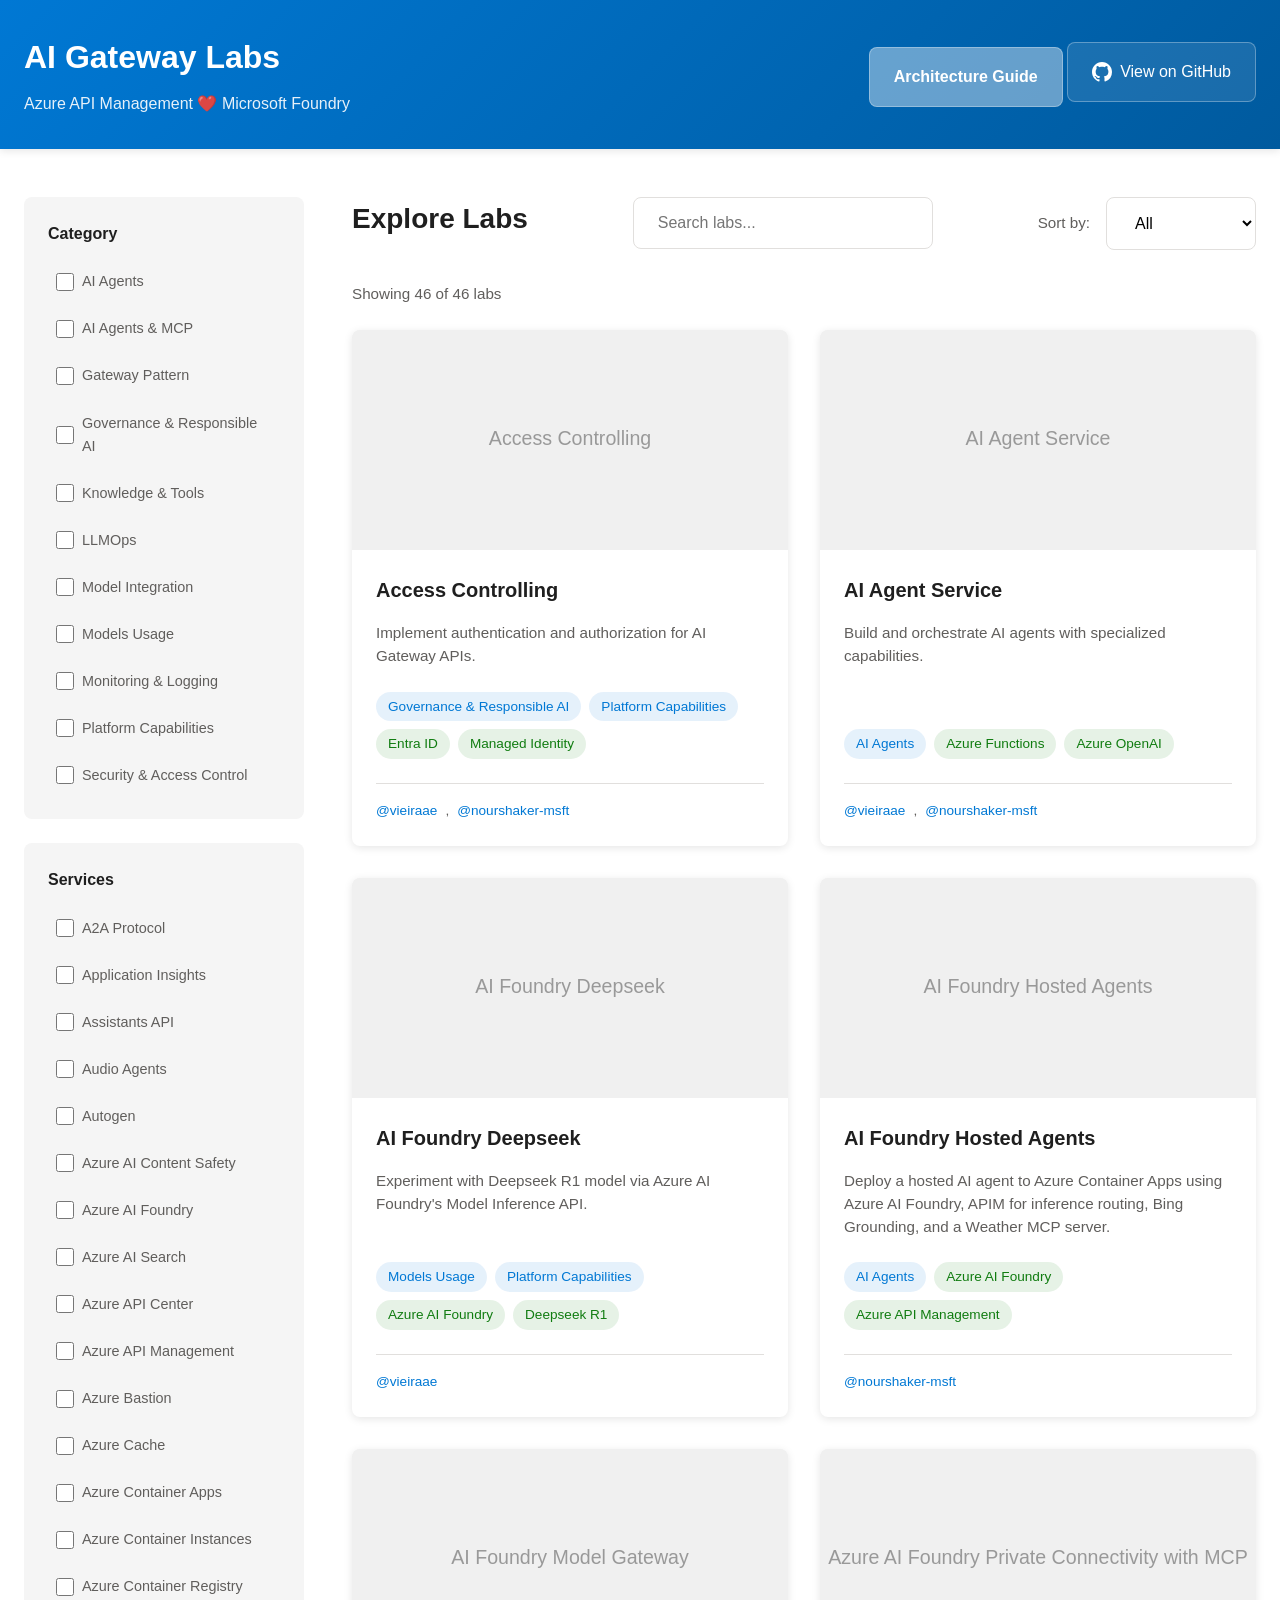
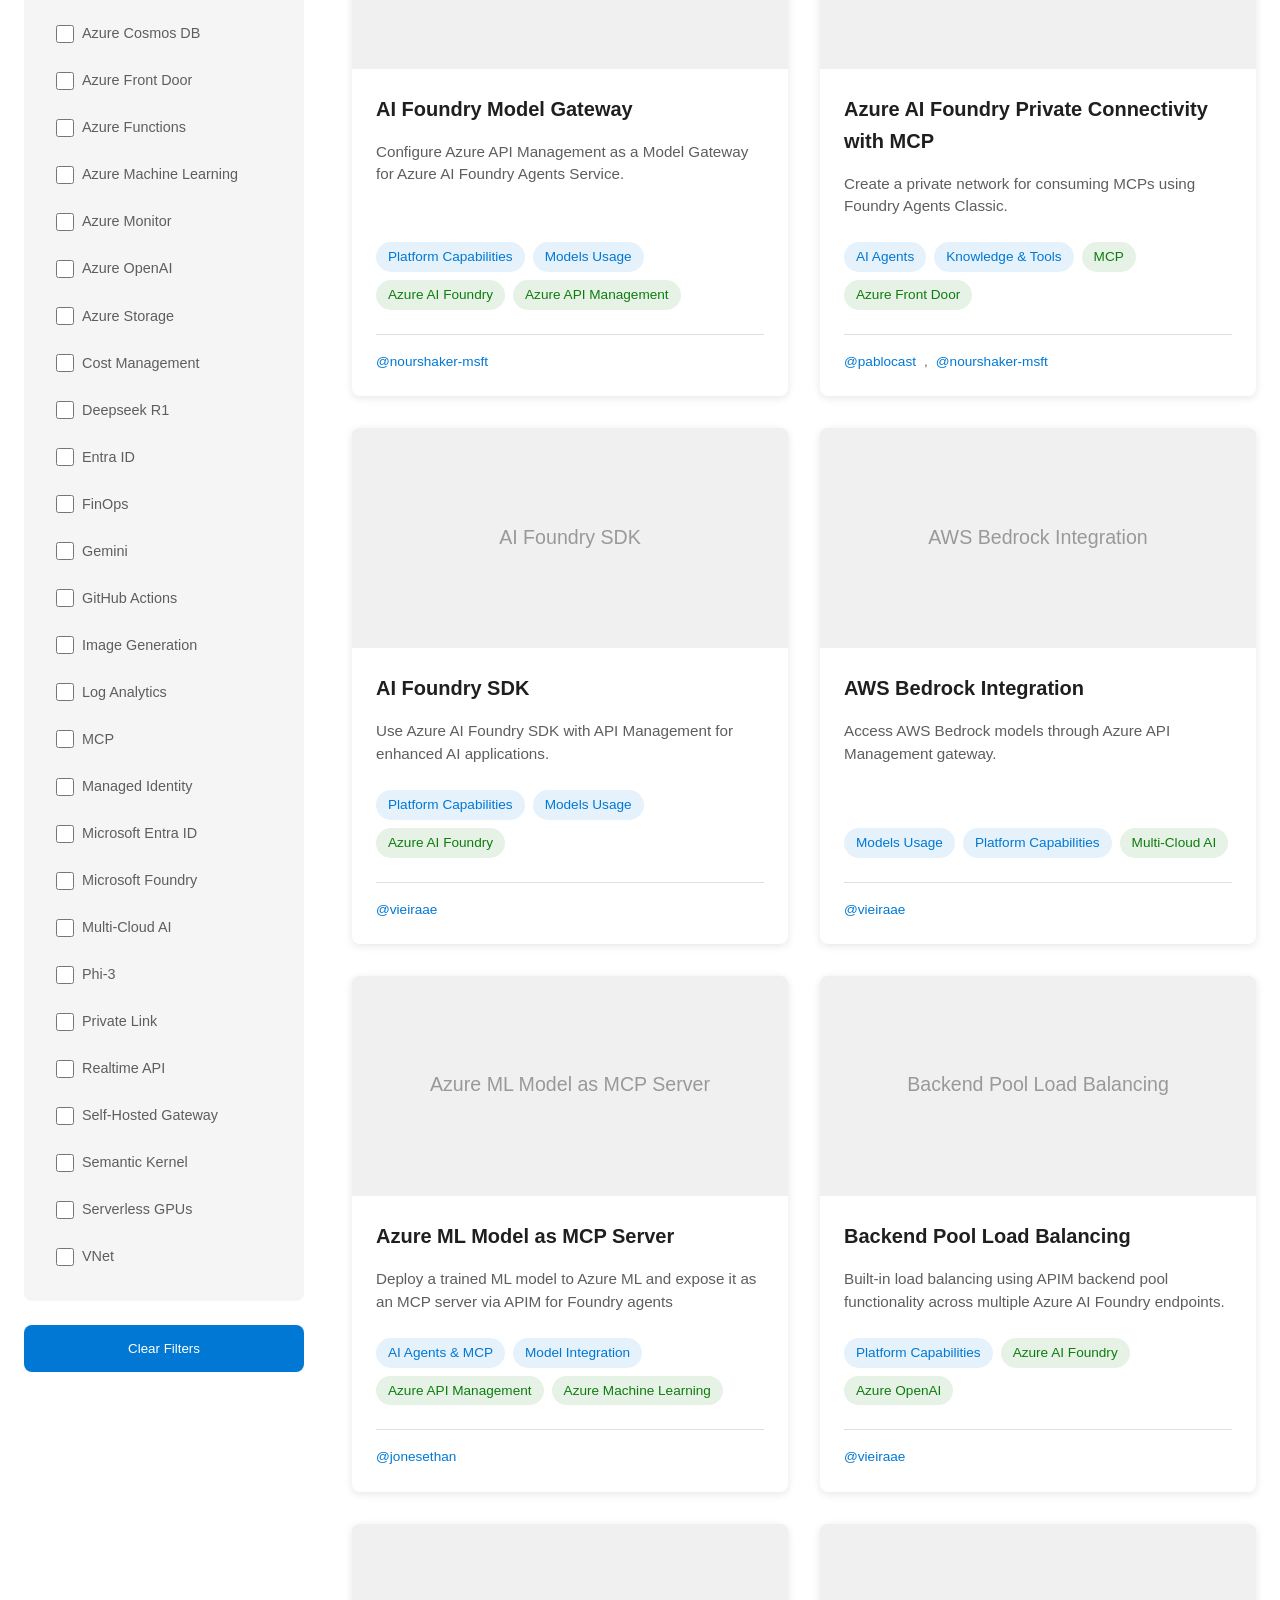
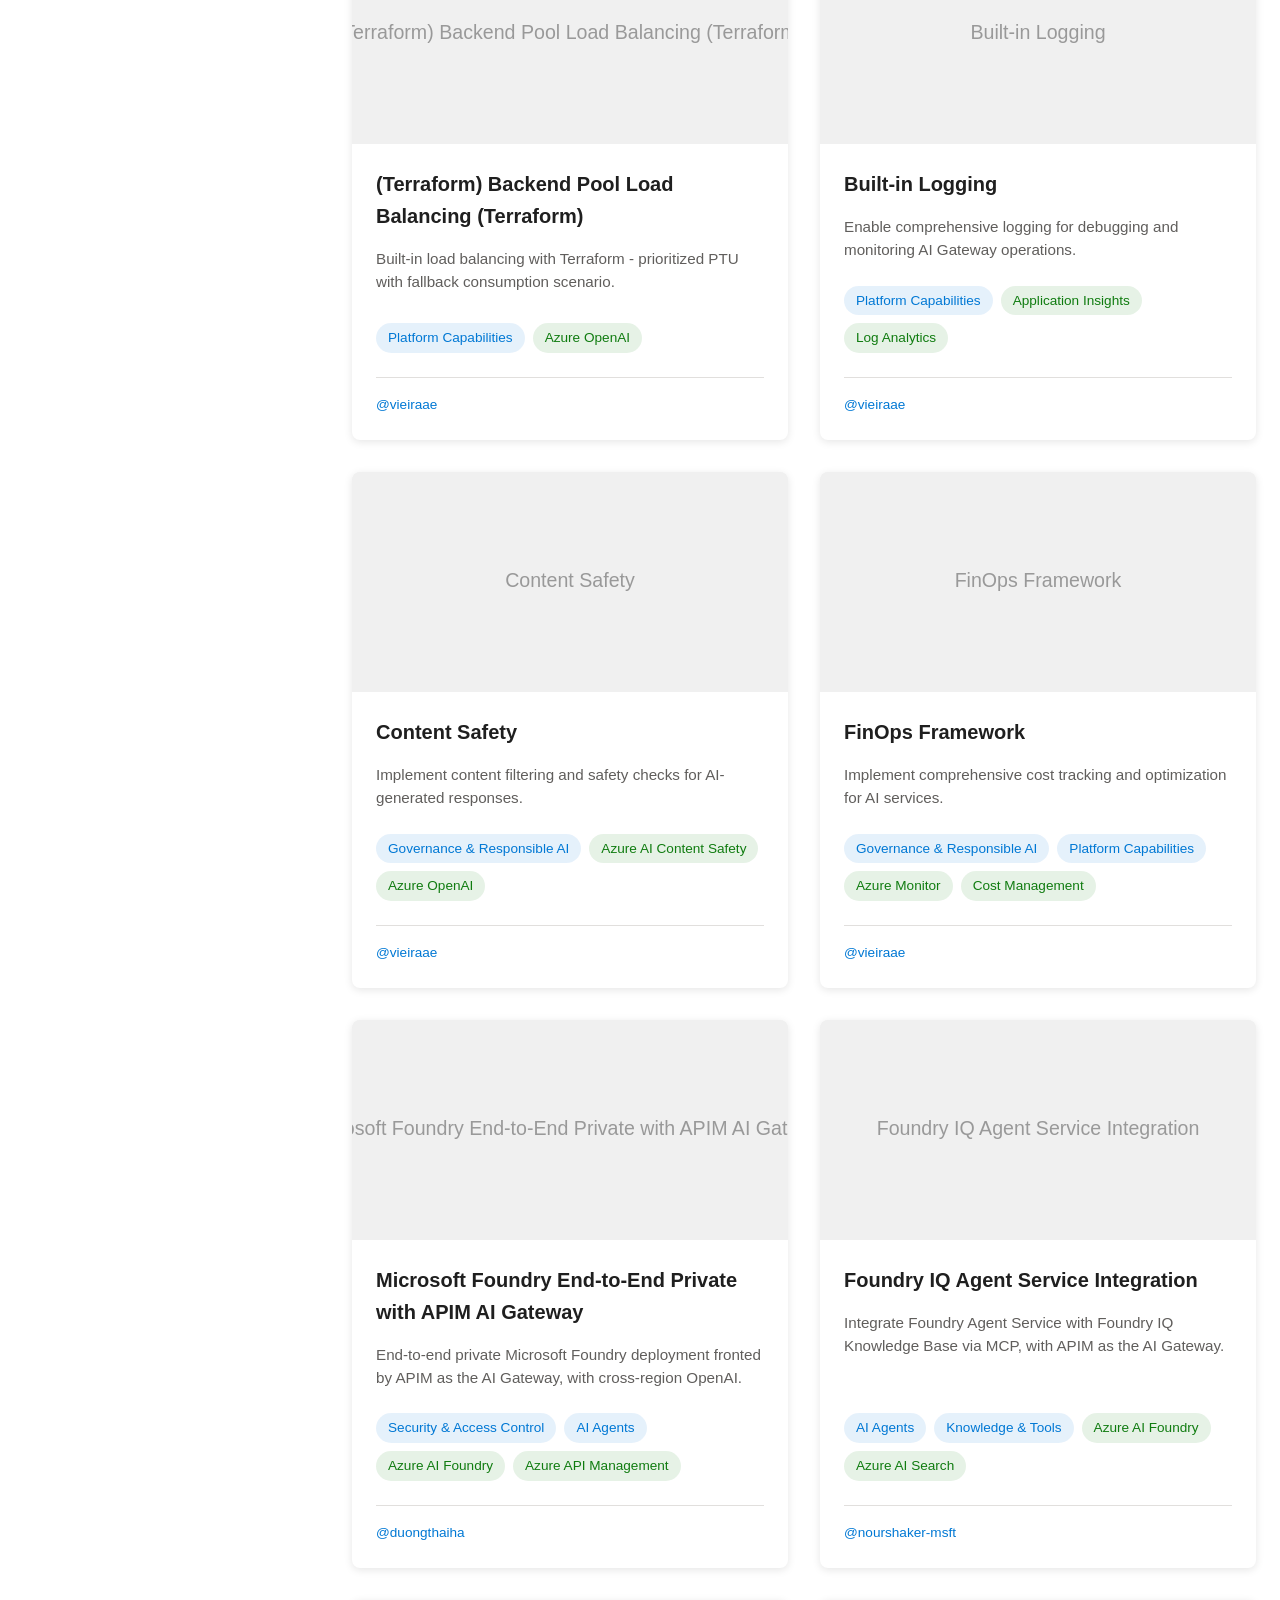
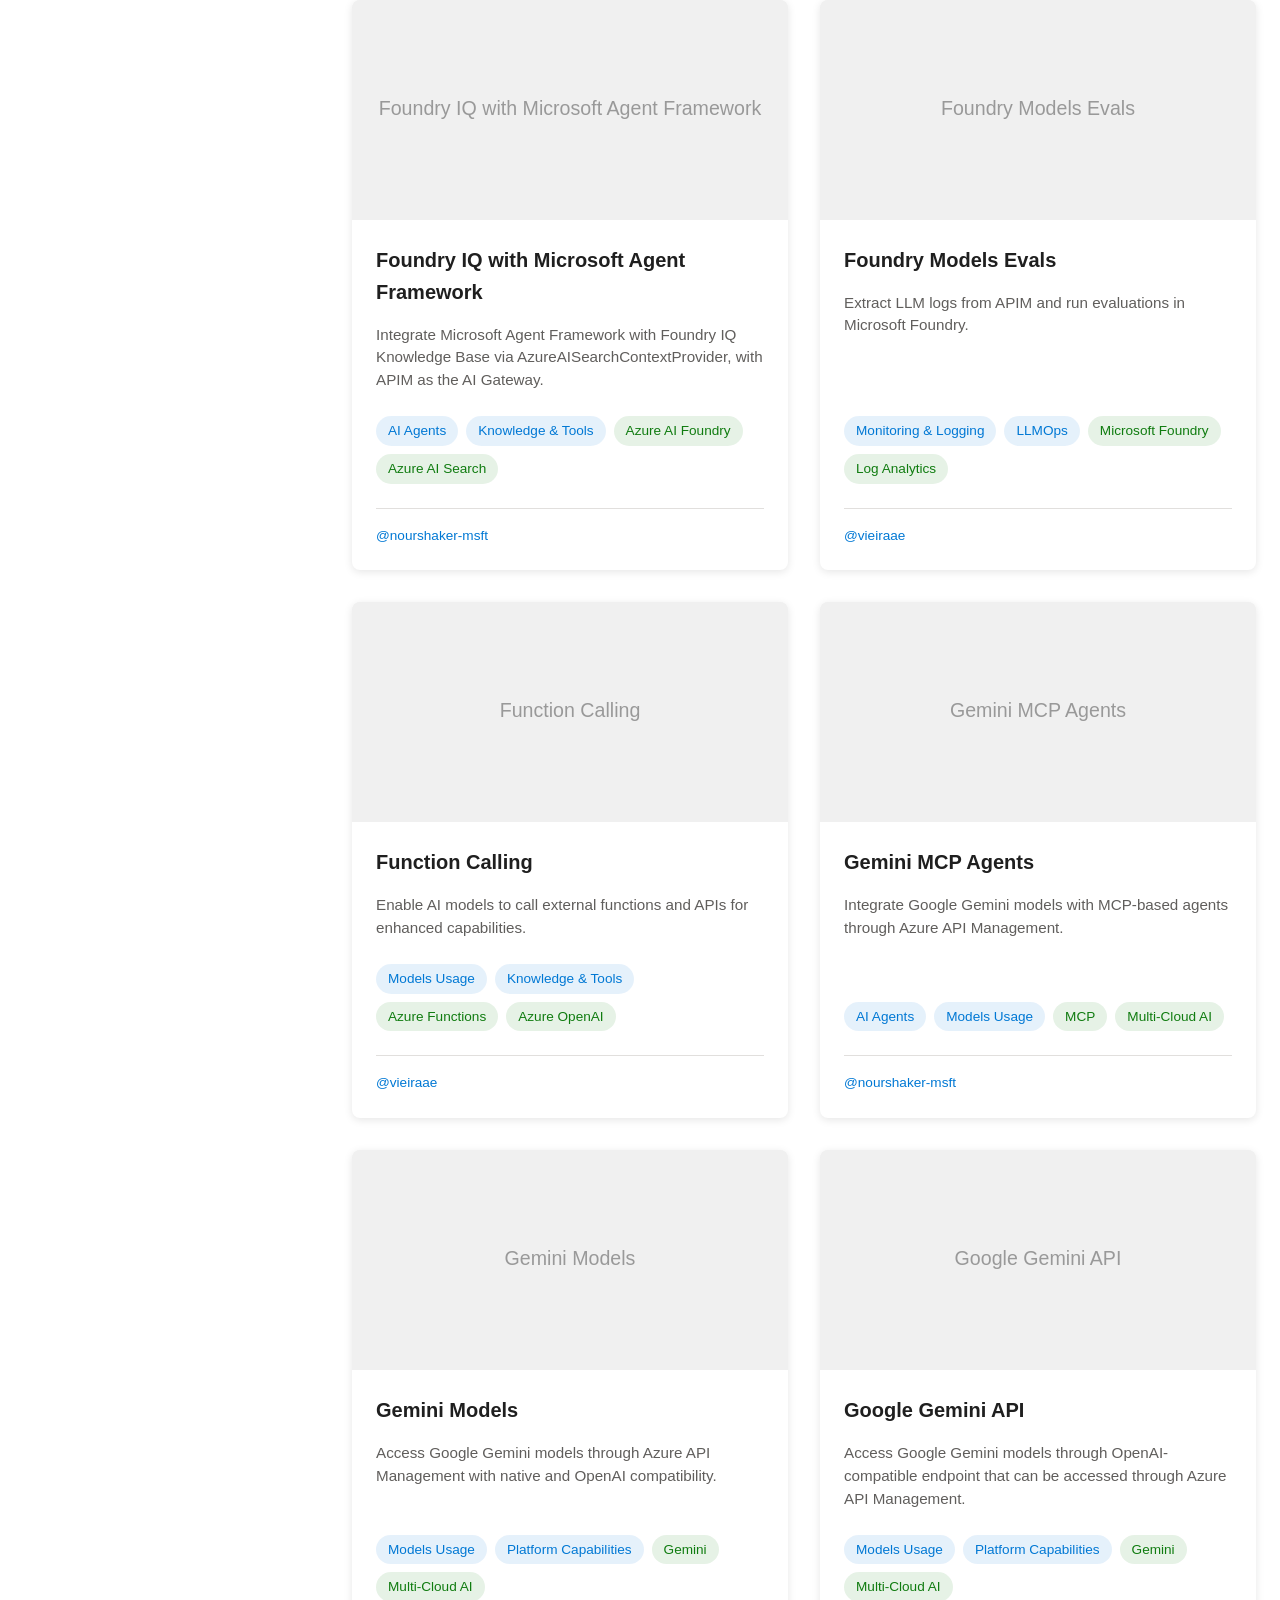
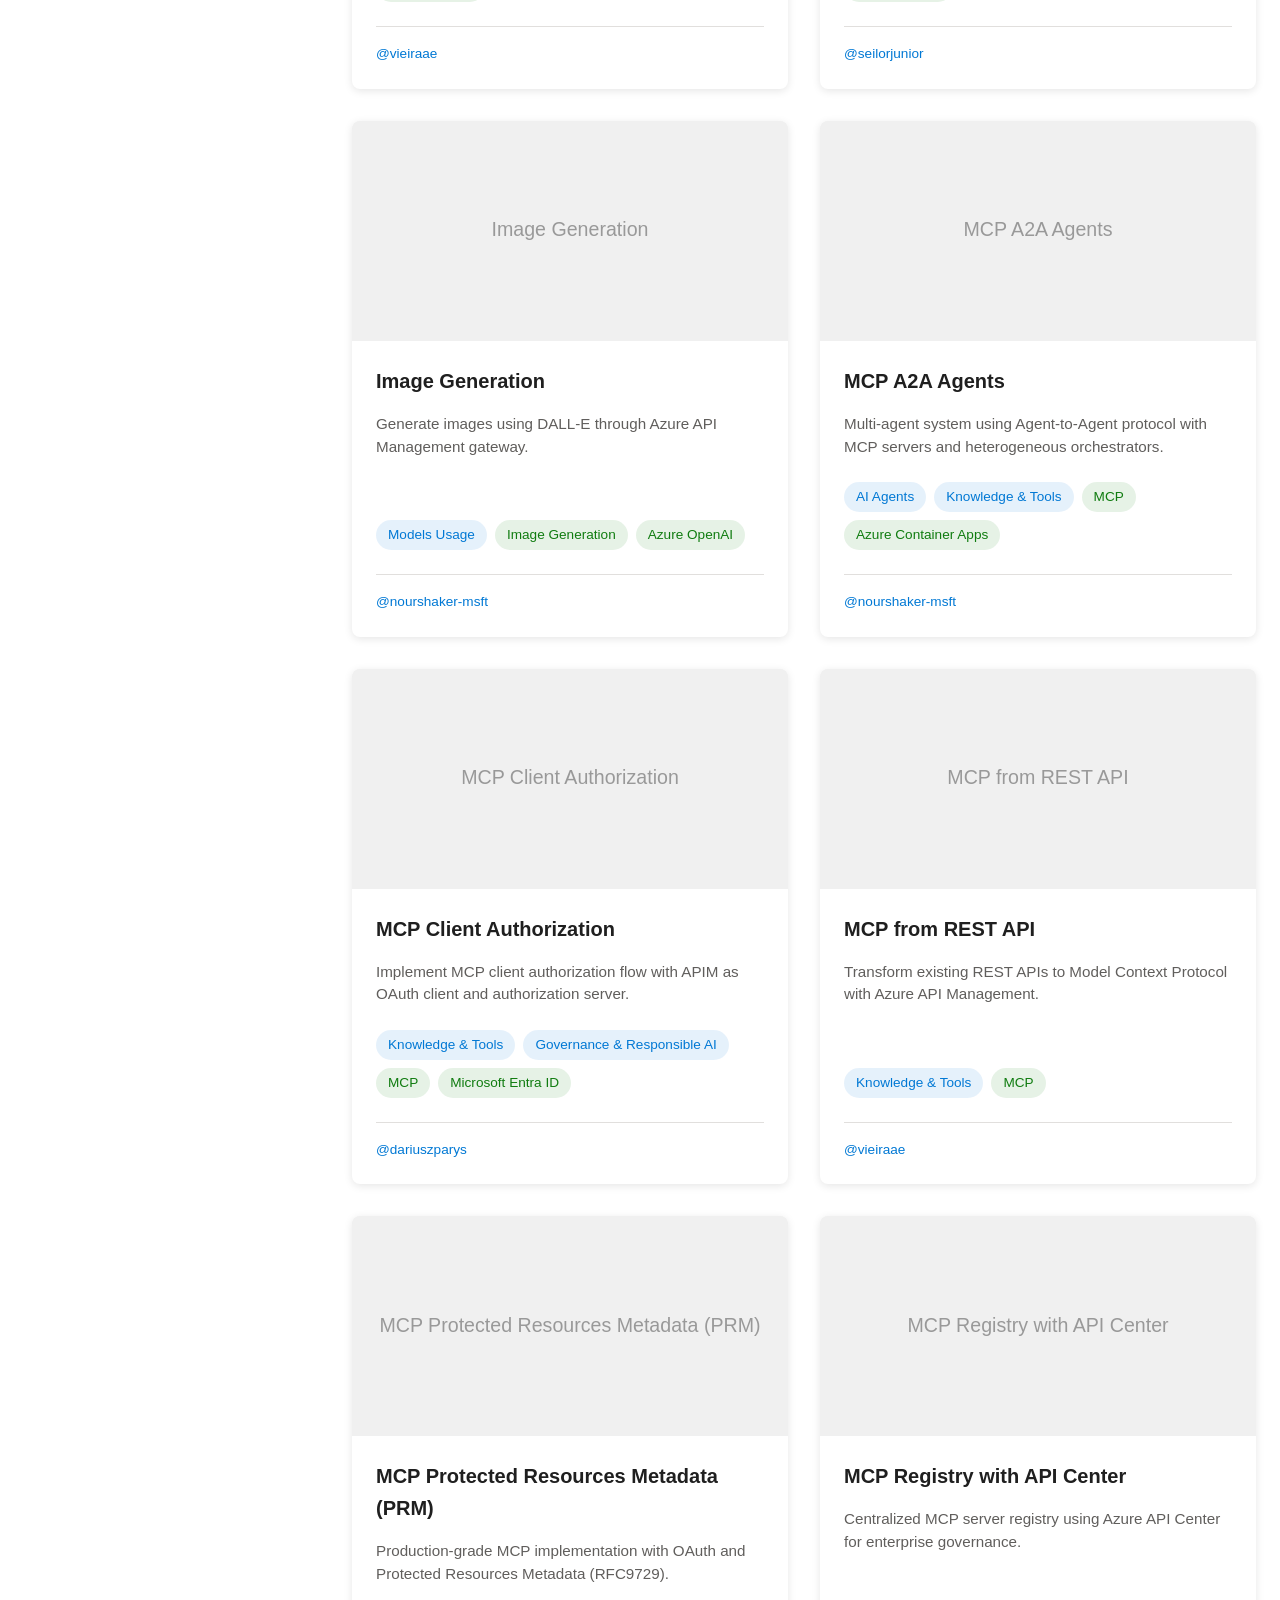
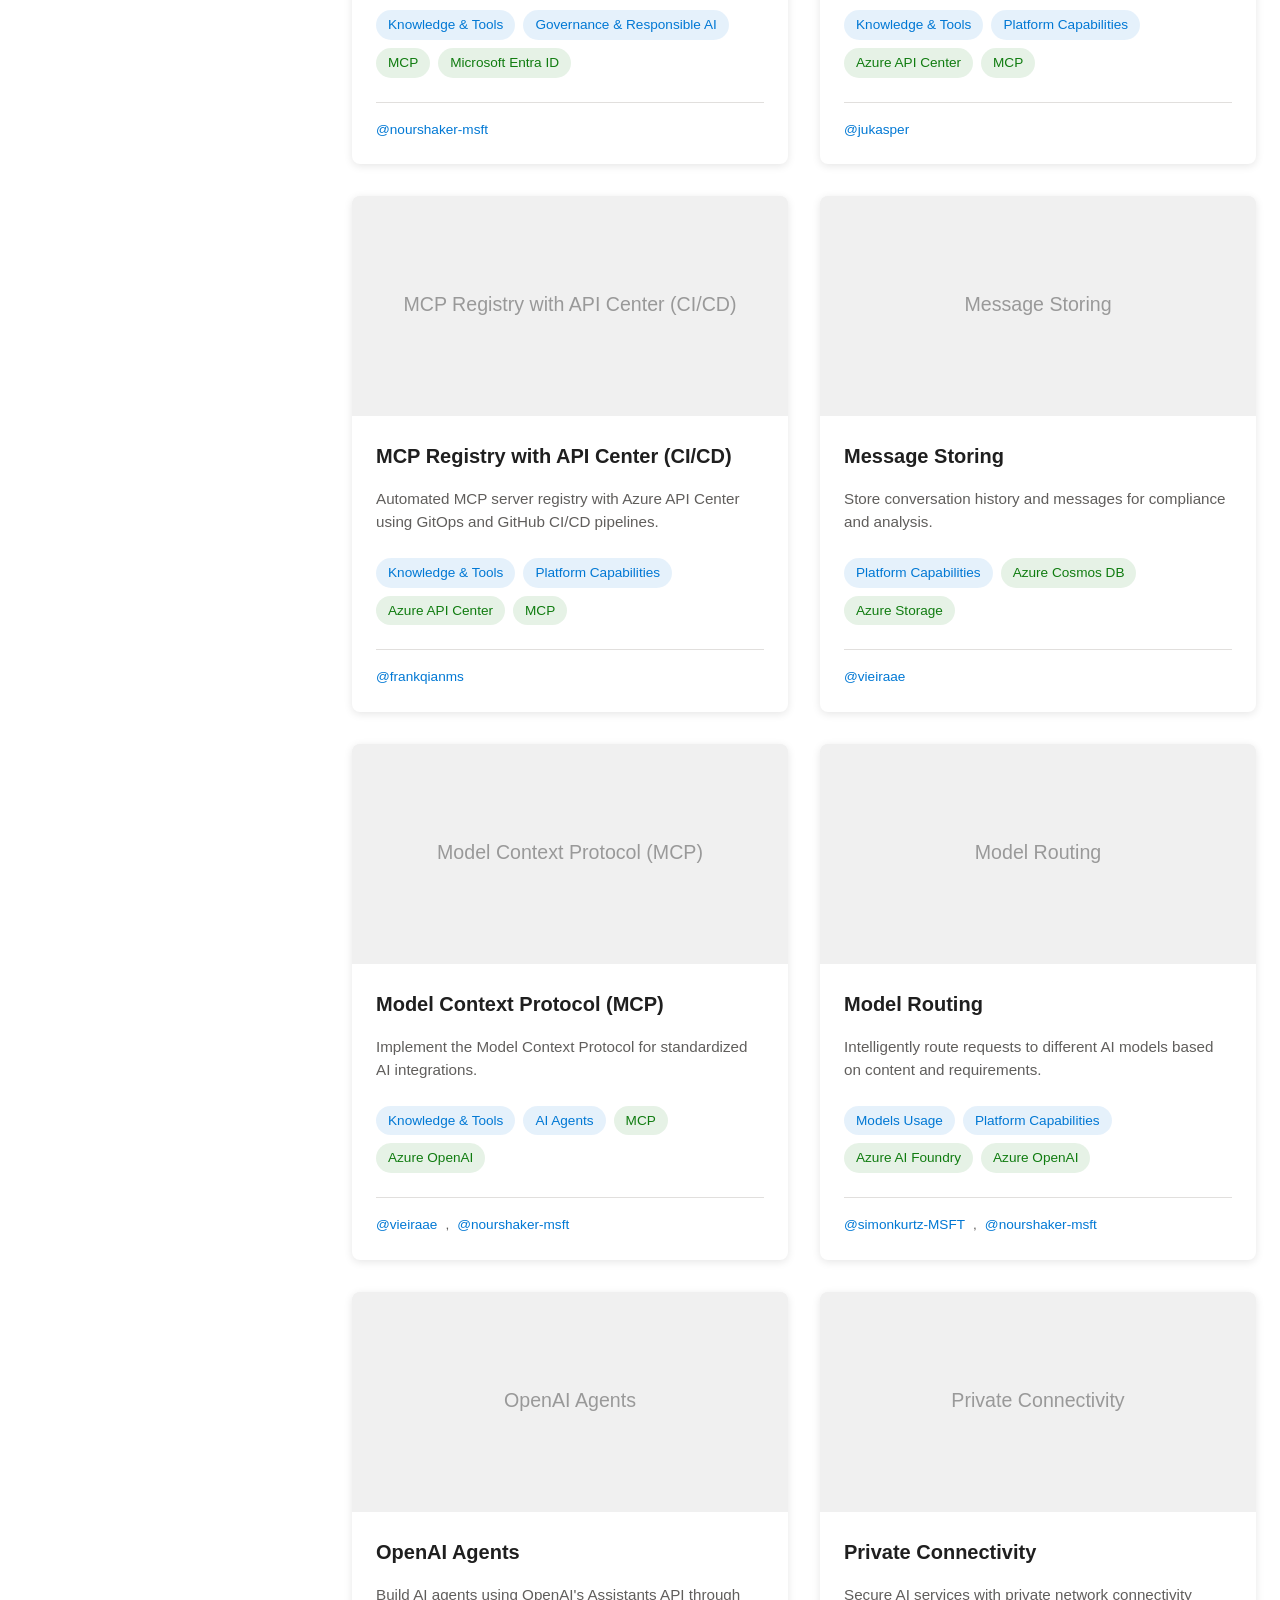
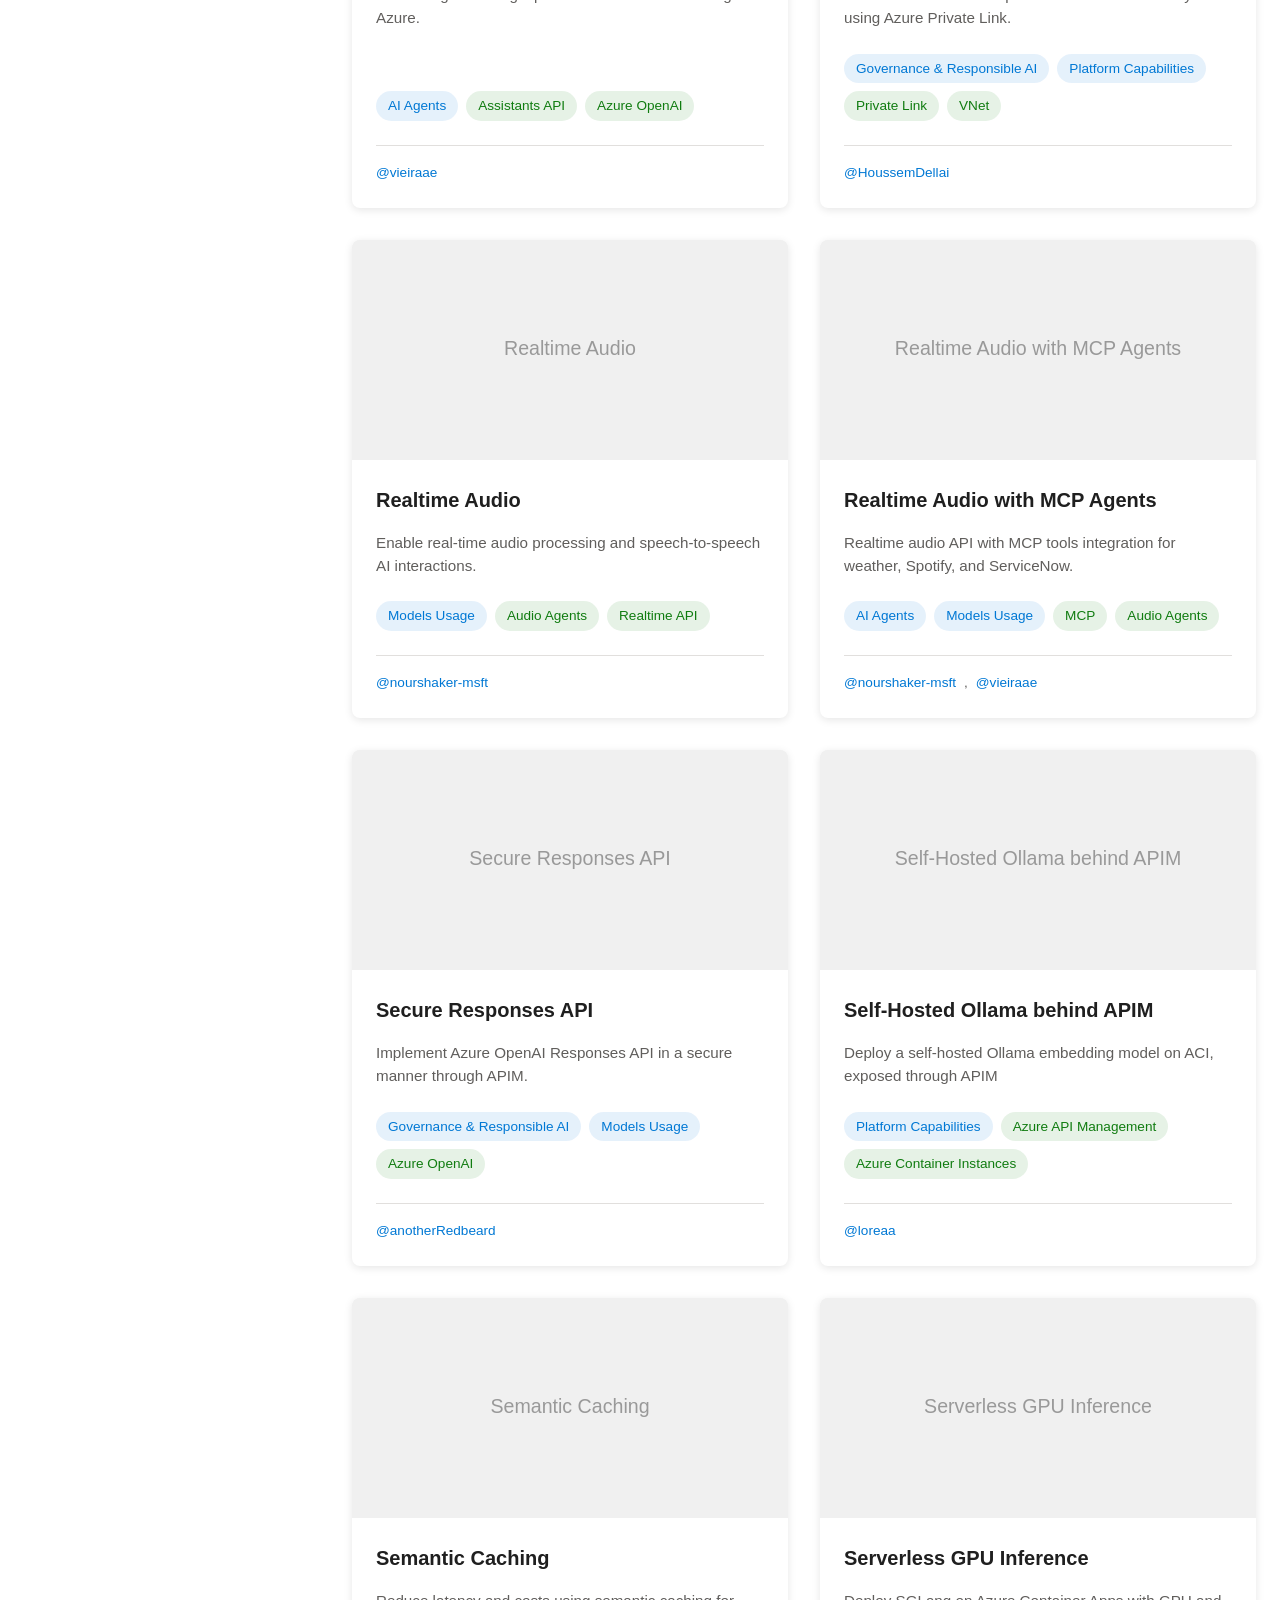
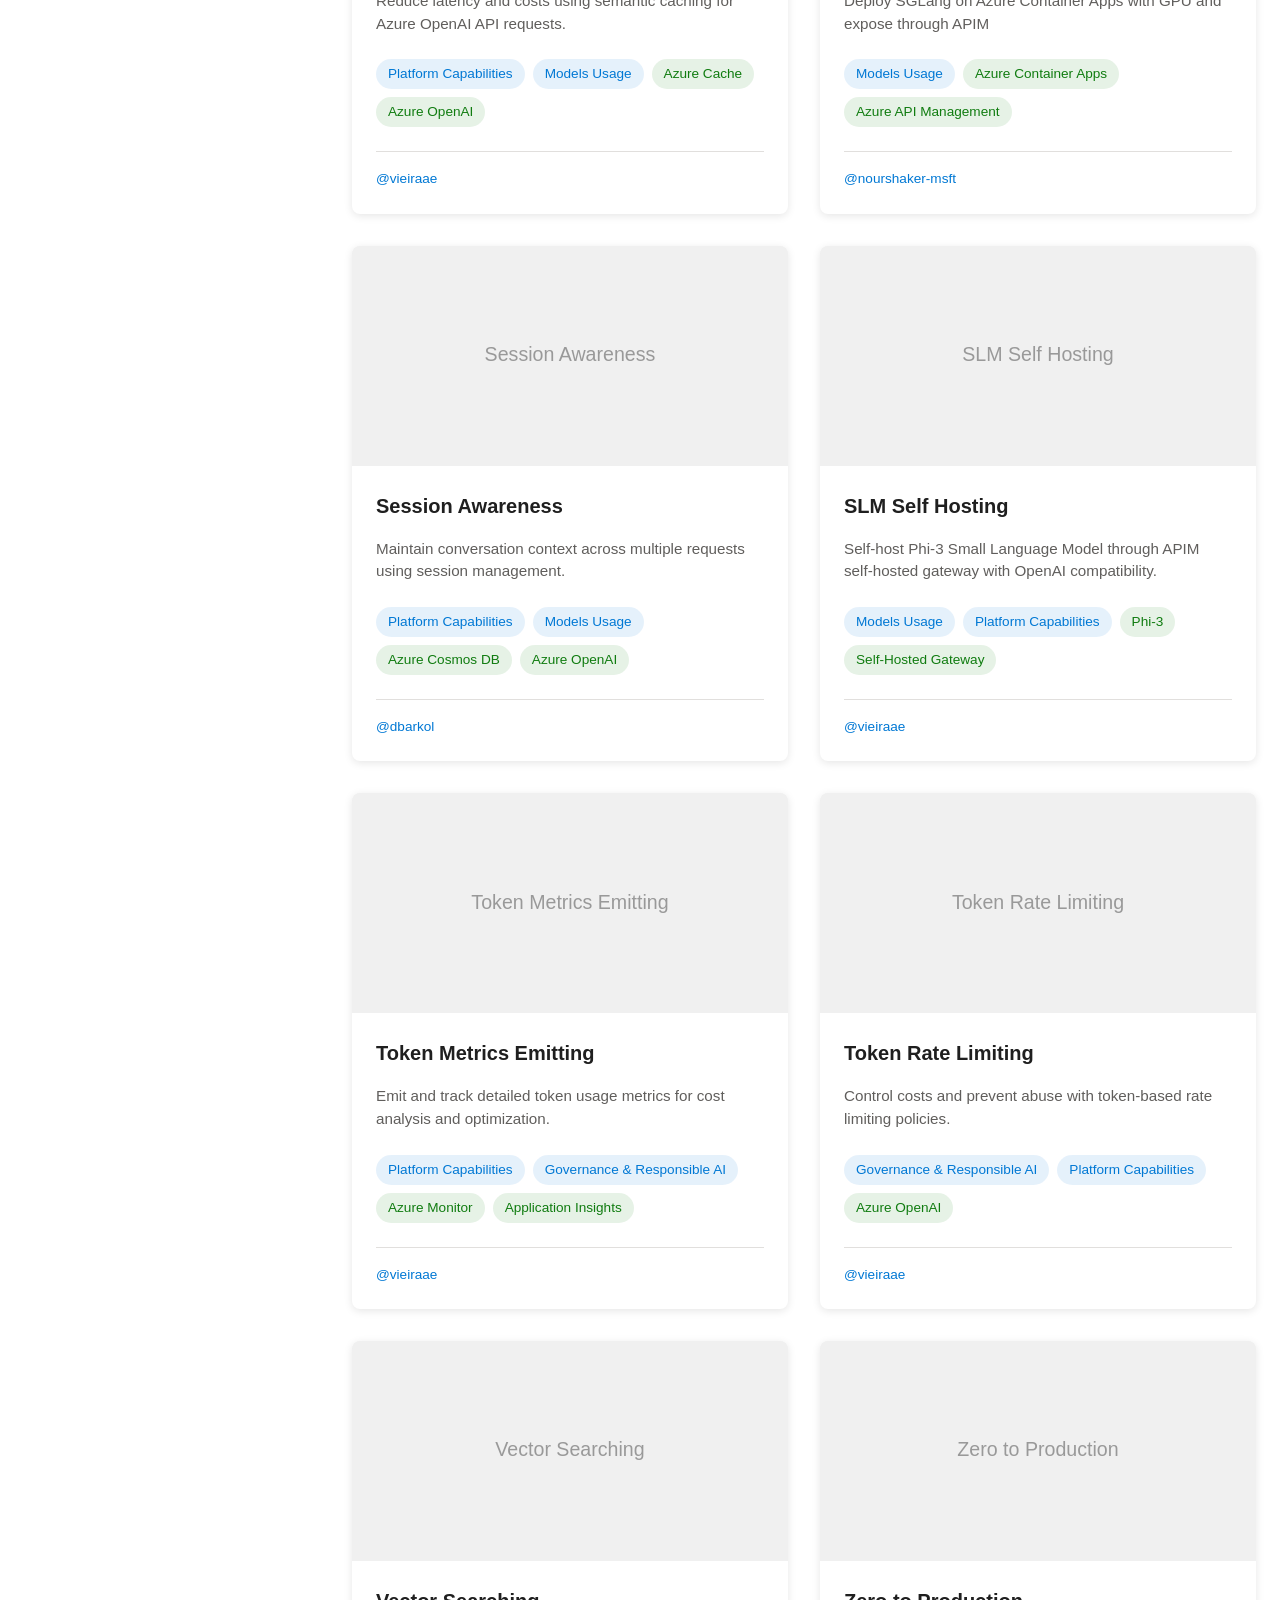
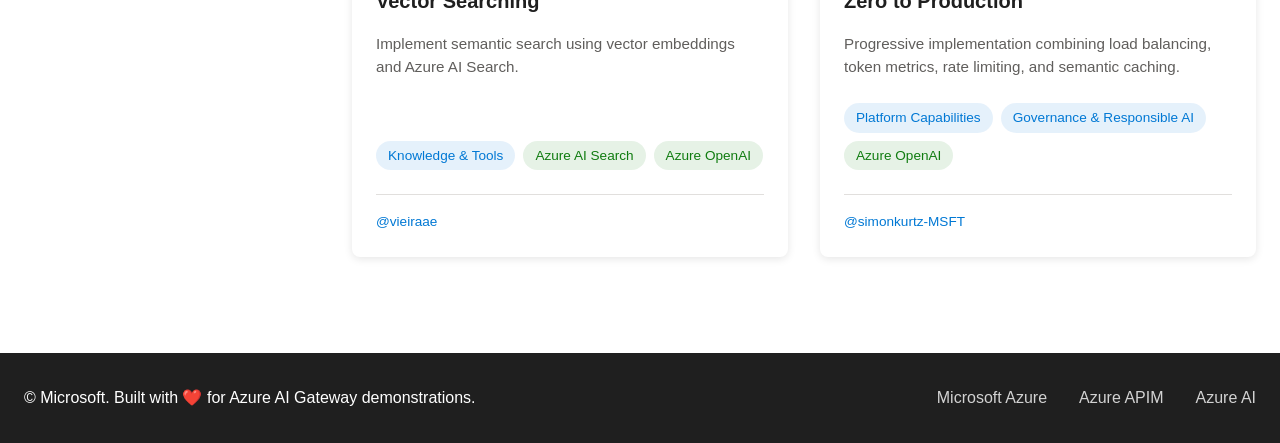
==== docs/index.html @ 3f8d79c7 "initial commit" ====
<!DOCTYPE html>
<html lang="en">
<head>
    <meta charset="UTF-8">
    <meta name="viewport" content="width=device-width, initial-scale=1.0">
    <title>AI Gateway Labs - Azure APIM ❤️ Microsoft Foundry</title>
    <link rel="stylesheet" href="styles.css">

    <meta name="description" content="AI Gateway labs powered by Azure API Management and Microsoft Foundry. Explore various labs to learn how to integrate AI capabilities into your applications using Azure services.">
    <meta name="viewport" content="width=device-width, initial-scale=1.0">
    <meta data-rh="true" property="og:locale" content="en">
    <meta data-rh="true" name="title" content="AI-Gateway | AI Gateway labs powered by Azure API Management">
    <meta data-rh="true" name="description" content="AI Gateway labs powered by Azure API Management and Microsoft Foundry. Explore various labs to learn how to integrate AI capabilities into your applications using Azure services.">
    
    <!-- Open Graph tags for Microsoft Teams and social media -->
    <meta data-rh="true" property="og:title" content="AI-Gateway | AI Gateway labs powered by Azure API Management">
    <meta data-rh="true" property="og:type" content="website"><meta data-rh="true" property="og:url" content="https://aka.ms/ai-gateway/labs">
    <meta data-rh="true" property="og:description" content="AI Gateway labs powered by Azure API Management and Microsoft Foundry. Explore various labs to learn how to integrate AI capabilities into your applications using Azure services.">
    <meta data-rh="true" property="og:image" content="https://azure-samples.github.io/AI-Gateway/">
    <meta property="og:image:secure_url" content="https://azure-samples.github.io/AI-Gateway/media/ai-gateway-labs-199x163.png">
    <meta property="og:image:type" content="image/png">
    <meta property="og:image:width" content="1200">
    <meta property="og:image:height" content="733">
    <meta property="og:image:alt" content="AI Gateway Labs - Azure API Management and Microsoft Foundry">
    <meta property="og:site_name" content="AI Gateway Labs">
    
    <!-- Twitter Card tags -->
    <meta name="twitter:card" content="summary_large_image">
    <meta name="twitter:url" content="https://aka.ms/ai-gateway/labs">
    <meta name="twitter:title" content="AI-Gateway | AI Gateway labs powered by Azure API Management">
    <meta name="twitter:description" content="AI Gateway labs powered by Azure API Management and Microsoft Foundry. Explore various labs to learn how to integrate AI capabilities into your applications using Azure services.">
    <meta name="twitter:image" content="https://azure-samples.github.io/AI-Gateway/media/ai-gateway-labs-199x163.png">
    <meta name="twitter:image:alt" content="AI-Gateway | AI Gateway labs powered by Azure API Management">
    

</head>
<body>
    <!-- Header -->
    <header class="header">
        <div class="container">
            <div class="header-content">
                <div class="logo">
                    <h1>AI Gateway Labs</h1>
                    <p class="tagline">Azure API Management ❤️ Microsoft Foundry</p>
                </div>
                <nav class="nav">
                    <a href="architecture.html" class="btn-github" style="background: rgba(255, 255, 255, 0.4); font-weight: 700;">Architecture Guide</a>
                    <a href="https://github.com/Azure-Samples/AI-Gateway" target="_blank" class="btn-github">
                        <svg height="20" width="20" viewBox="0 0 16 16" fill="currentColor">
                            <path d="M8 0C3.58 0 0 3.58 0 8c0 3.54 2.29 6.53 5.47 7.59.4.07.55-.17.55-.38 0-.19-.01-.82-.01-1.49-2.01.37-2.53-.49-2.69-.94-.09-.23-.48-.94-.82-1.13-.28-.15-.68-.52-.01-.53.63-.01 1.08.58 1.23.82.72 1.21 1.87.87 2.33.66.07-.52.28-.87.51-1.07-1.78-.2-3.64-.89-3.64-3.95 0-.87.31-1.59.82-2.15-.08-.2-.36-1.02.08-2.12 0 0 .67-.21 2.2.82.64-.18 1.32-.27 2-.27.68 0 1.36.09 2 .27 1.53-1.04 2.2-.82 2.2-.82.44 1.1.16 1.92.08 2.12.51.56.82 1.27.82 2.15 0 3.07-1.87 3.75-3.65 3.95.29.25.54.73.54 1.48 0 1.07-.01 1.93-.01 2.2 0 .21.15.46.55.38A8.013 8.013 0 0016 8c0-4.42-3.58-8-8-8z"/>
                        </svg>
                        View on GitHub
                    </a>
                </nav>
            </div>
        </div>
    </header>

    <!-- Main Content -->
    <main class="main">
        <div class="container">
            <!-- Filter Section -->
            <aside class="sidebar">
                <div class="filter-section">
                    <h3>Category</h3>
                    <div id="categoryFilters" class="filter-group"></div>
                </div>
                <div class="filter-section">
                    <h3>Services</h3>
                    <div id="serviceFilters" class="filter-group"></div>
                </div>
                <button id="clearFilters" class="btn-clear">Clear Filters</button>
            </aside>

            <!-- Labs Grid -->
            <section class="content">
                <div class="content-header">
                    <h2>Explore Labs</h2>
                    <div class="search-box">
                        <input type="text" id="searchInput" placeholder="Search labs...">
                    </div>
                    <div class="sort-box">
                        <label for="sortSelect">Sort by:</label>
                        <select id="sortSelect">
                            <option value="all">All</option>
                            <option value="latest">Latest</option>
                            <option value="featured">Featured</option>
                        </select>
                    </div>
                </div>
                <div id="labCount" class="lab-count"></div>
                <div id="labsGrid" class="labs-grid"></div>
                <div id="noResults" class="no-results" style="display: none;">
                    <p>No labs found matching your criteria.</p>
                </div>
            </section>
        </div>
    </main>

    <!-- Modal -->
    <div id="labModal" class="modal">
        <div class="modal-content">
            <span class="modal-close">&times;</span>
            <div id="modalBody"></div>
        </div>
    </div>

    <!-- Footer -->
    <footer class="footer">
        <div class="container">
            <p>© Microsoft. Built with ❤️ for Azure AI Gateway demonstrations.</p>
            <div class="footer-links">
                <a href="https://azure.microsoft.com/" target="_blank">Microsoft Azure</a>
                <a href="https://learn.microsoft.com/azure/api-management/" target="_blank">Azure APIM</a>
                <a href="https://azure.microsoft.com/products/ai-services" target="_blank">Azure AI</a>
            </div>
        </div>
    </footer>

    <script src="app.js"></script>
</body>
</html>
---- docs/styles.css ----
:root {
    --primary-color: #0078d4;
    --primary-dark: #005a9e;
    --secondary-color: #50e6ff;
    --background: #ffffff;
    --surface: #f5f5f5;
    --surface-hover: #e5e5e5;
    --text-primary: #1f1f1f;
    --text-secondary: #605e5c;
    --border: #e1dfdd;
    --shadow: rgba(0, 0, 0, 0.1);
    --shadow-hover: rgba(0, 0, 0, 0.15);
    --success: #107c10;
    --spacing-xs: 0.5rem;
    --spacing-sm: 1rem;
    --spacing-md: 1.5rem;
    --spacing-lg: 2rem;
    --spacing-xl: 3rem;
    --border-radius: 8px;
    --transition: all 0.3s ease;
}

* {
    margin: 0;
    padding: 0;
    box-sizing: border-box;
}

body {
    font-family: -apple-system, BlinkMacSystemFont, 'Segoe UI', 'Roboto', 'Helvetica', 'Arial', sans-serif;
    color: var(--text-primary);
    background-color: var(--background);
    line-height: 1.6;
}

/* Header */
.header {
    background: linear-gradient(135deg, var(--primary-color), var(--primary-dark));
    color: white;
    padding: var(--spacing-lg) 0;
    box-shadow: 0 2px 8px var(--shadow);
}

.container {
    max-width: 1400px;
    margin: 0 auto;
    padding: 0 var(--spacing-md);
}

.header-content {
    display: flex;
    justify-content: space-between;
    align-items: center;
    flex-wrap: wrap;
    gap: var(--spacing-md);
}

.logo h1 {
    font-size: 2rem;
    font-weight: 600;
    margin-bottom: var(--spacing-xs);
}

.tagline {
    font-size: 1rem;
    opacity: 0.9;
}

.btn-github {
    display: inline-flex;
    align-items: center;
    gap: var(--spacing-xs);
    padding: var(--spacing-sm) var(--spacing-md);
    background: rgba(255, 255, 255, 0.1);
    color: white;
    text-decoration: none;
    border-radius: var(--border-radius);
    border: 1px solid rgba(255, 255, 255, 0.3);
    transition: var(--transition);
    font-weight: 500;
}

.btn-github:hover {
    background: rgba(255, 255, 255, 0.2);
    transform: translateY(-2px);
}

/* Main Layout */
.main {
    padding: var(--spacing-xl) 0;
}

.main .container {
    display: grid;
    grid-template-columns: 280px 1fr;
    gap: var(--spacing-xl);
}

/* Sidebar */
.sidebar {
    position: sticky;
    top: var(--spacing-md);
    height: fit-content;
}

.filter-section {
    background: var(--surface);
    padding: var(--spacing-md);
    border-radius: var(--border-radius);
    margin-bottom: var(--spacing-md);
}

.filter-section h3 {
    font-size: 1rem;
    margin-bottom: var(--spacing-sm);
    color: var(--text-primary);
}

.filter-group {
    display: flex;
    flex-direction: column;
    gap: var(--spacing-xs);
}

.filter-item {
    display: flex;
    align-items: center;
    gap: var(--spacing-xs);
    padding: var(--spacing-xs);
    cursor: pointer;
    border-radius: 4px;
    transition: var(--transition);
}

.filter-item:hover {
    background: var(--surface-hover);
}

.filter-item input[type="checkbox"] {
    cursor: pointer;
    width: 18px;
    height: 18px;
}

.filter-item label {
    cursor: pointer;
    flex: 1;
    font-size: 0.9rem;
    color: var(--text-secondary);
}

.btn-clear {
    width: 100%;
    padding: var(--spacing-sm);
    background: var(--primary-color);
    color: white;
    border: none;
    border-radius: var(--border-radius);
    cursor: pointer;
    font-weight: 500;
    transition: var(--transition);
}

.btn-clear:hover {
    background: var(--primary-dark);
}

/* Content */
.content {
    min-width: 0;
}

.content-header {
    display: flex;
    justify-content: space-between;
    align-items: flex-start;
    margin-bottom: var(--spacing-lg);
    flex-wrap: wrap;
    gap: var(--spacing-md);
}

.content-header h2 {
    font-size: 1.75rem;
    color: var(--text-primary);
}

.search-box input {
    padding: var(--spacing-sm) var(--spacing-md);
    border: 1px solid var(--border);
    border-radius: var(--border-radius);
    font-size: 1rem;
    width: 300px;
    transition: var(--transition);
}

.search-box input:focus {
    outline: none;
    border-color: var(--primary-color);
    box-shadow: 0 0 0 3px rgba(0, 120, 212, 0.1);
}

.sort-box {
    display: flex;
    align-items: center;
    gap: var(--spacing-sm);
}

.sort-box label {
    font-size: 0.95rem;
    font-weight: 500;
    color: var(--text-secondary);
}

.sort-box select {
    padding: var(--spacing-sm) var(--spacing-md);
    border: 1px solid var(--border);
    border-radius: var(--border-radius);
    font-size: 1rem;
    background-color: white;
    cursor: pointer;
    min-width: 150px;
    transition: var(--transition);
}

.sort-box select:hover {
    border-color: var(--primary-color);
}

.sort-box select:focus {
    outline: none;
    border-color: var(--primary-color);
    box-shadow: 0 0 0 3px rgba(0, 120, 212, 0.1);
}

.lab-count {
    margin-bottom: var(--spacing-md);
    color: var(--text-secondary);
    font-size: 0.95rem;
}

/* Labs Grid */
.labs-grid {
    display: grid;
    grid-template-columns: repeat(auto-fill, minmax(380px, 1fr));
    gap: var(--spacing-lg);
}

.lab-card {
    background: white;
    border-radius: var(--border-radius);
    overflow: hidden;
    box-shadow: 0 2px 8px var(--shadow);
    transition: var(--transition);
    cursor: pointer;
    display: flex;
    flex-direction: column;
}

.lab-card:hover {
    transform: translateY(-4px);
    box-shadow: 0 8px 16px var(--shadow-hover);
}

.lab-image {
    width: 100%;
    height: 220px;
    object-fit: cover;
    background: var(--surface);
}

.lab-content {
    padding: var(--spacing-md);
    flex: 1;
    display: flex;
    flex-direction: column;
}

.lab-title {
    font-size: 1.25rem;
    font-weight: 600;
    margin-bottom: var(--spacing-sm);
    color: var(--text-primary);
}

.lab-description {
    color: var(--text-secondary);
    margin-bottom: var(--spacing-md);
    flex: 1;
    font-size: 0.95rem;
    line-height: 1.5;
}

.lab-tags {
    display: flex;
    flex-wrap: wrap;
    gap: var(--spacing-xs);
    margin-bottom: var(--spacing-md);
}

.tag {
    display: inline-block;
    padding: 0.25rem 0.75rem;
    background: var(--surface);
    color: var(--text-secondary);
    border-radius: 20px;
    font-size: 0.85rem;
    font-weight: 500;
}

.tag.category {
    background: rgba(0, 120, 212, 0.1);
    color: var(--primary-color);
}

.tag.service {
    background: rgba(16, 124, 16, 0.1);
    color: var(--success);
}

.lab-footer {
    display: flex;
    justify-content: space-between;
    align-items: center;
    padding-top: var(--spacing-sm);
    border-top: 1px solid var(--border);
    font-size: 0.85rem;
    color: var(--text-secondary);
}

.lab-authors {
    display: flex;
    gap: var(--spacing-xs);
    flex-wrap: wrap;
}

.author-link {
    color: var(--primary-color);
    text-decoration: none;
    font-weight: 500;
}

.author-link:hover {
    text-decoration: underline;
}

/* Modal */
.modal {
    display: none;
    position: fixed;
    z-index: 1000;
    left: 0;
    top: 0;
    width: 100%;
    height: 100%;
    background-color: rgba(0, 0, 0, 0.6);
    overflow: auto;
    padding: var(--spacing-xl) var(--spacing-lg);
}

.modal-content {
    background-color: white;
    margin: var(--spacing-xl) auto;
    padding: 0;
    border-radius: var(--border-radius);
    max-width: 900px;
    box-shadow: 0 8px 32px rgba(0, 0, 0, 0.4);
    border: 5px solid transparent;
    position: relative;
}

.modal-close {
    position: absolute;
    right: var(--spacing-md);
    top: var(--spacing-md);
    font-size: 2rem;
    font-weight: bold;
    color: var(--text-secondary);
    cursor: pointer;
    z-index: 1;
    width: 40px;
    height: 40px;
    display: flex;
    align-items: center;
    justify-content: center;
    border-radius: 50%;
    transition: var(--transition);
}

.modal-close:hover {
    background: var(--surface);
    color: var(--text-primary);
}

.modal-body {
    padding: var(--spacing-xl);
    padding-top: calc(var(--spacing-xl) + 40px);
}

.modal-image {
    width: 100%;
    height: auto;
    margin-bottom: var(--spacing-lg);
    border-radius: var(--border-radius);
    box-shadow: 0 2px 8px var(--shadow);
}

.modal-title {
    font-size: 2rem;
    margin-bottom: var(--spacing-md);
    color: var(--text-primary);
}

.modal-meta {
    display: flex;
    gap: var(--spacing-lg);
    margin-bottom: var(--spacing-lg);
    padding-bottom: var(--spacing-md);
    border-bottom: 1px solid var(--border);
    flex-wrap: wrap;
}

.modal-meta-item h4 {
    font-size: 0.85rem;
    color: var(--text-secondary);
    margin-bottom: var(--spacing-xs);
    text-transform: uppercase;
    letter-spacing: 0.5px;
}

.modal-description {
    color: var(--text-primary);
    line-height: 1.8;
    margin-bottom: var(--spacing-lg);
}

.modal-actions {
    display: flex;
    gap: var(--spacing-md);
    margin-top: var(--spacing-lg);
}

.btn-primary {
    display: inline-flex;
    align-items: center;
    gap: var(--spacing-xs);
    padding: var(--spacing-sm) var(--spacing-lg);
    background: var(--primary-color);
    color: white;
    text-decoration: none;
    border-radius: var(--border-radius);
    font-weight: 500;
    transition: var(--transition);
}

.btn-primary:hover {
    background: var(--primary-dark);
    transform: translateY(-2px);
}

/* No Results */
.no-results {
    text-align: center;
    padding: var(--spacing-xl);
    color: var(--text-secondary);
    font-size: 1.1rem;
}

/* Footer */
.footer {
    background: var(--text-primary);
    color: white;
    padding: var(--spacing-lg) 0;
    margin-top: var(--spacing-xl);
}

.footer .container {
    display: flex;
    justify-content: space-between;
    align-items: center;
    flex-wrap: wrap;
    gap: var(--spacing-md);
}

.footer-links {
    display: flex;
    gap: var(--spacing-lg);
}

.footer-links a {
    color: white;
    text-decoration: none;
    opacity: 0.8;
    transition: var(--transition);
}

.footer-links a:hover {
    opacity: 1;
}

/* Responsive */
@media (max-width: 1024px) {
    .main .container {
        grid-template-columns: 1fr;
    }

    .sidebar {
        position: static;
        display: grid;
        grid-template-columns: repeat(auto-fit, minmax(250px, 1fr));
        gap: var(--spacing-md);
    }

    .btn-clear {
        grid-column: 1 / -1;
    }
}

@media (max-width: 768px) {
    .labs-grid {
        grid-template-columns: 1fr;
    }

    .header-content {
        flex-direction: column;
        align-items: flex-start;
    }

    .search-box input {
        width: 100%;
    }

    .content-header {
        flex-direction: column;
        align-items: flex-start;
    }

    .modal-content {
        margin: 0;
        border-radius: 0;
        max-width: 100%;
        height: 100%;
    }

    .modal-body {
        padding: var(--spacing-md);
    }
}
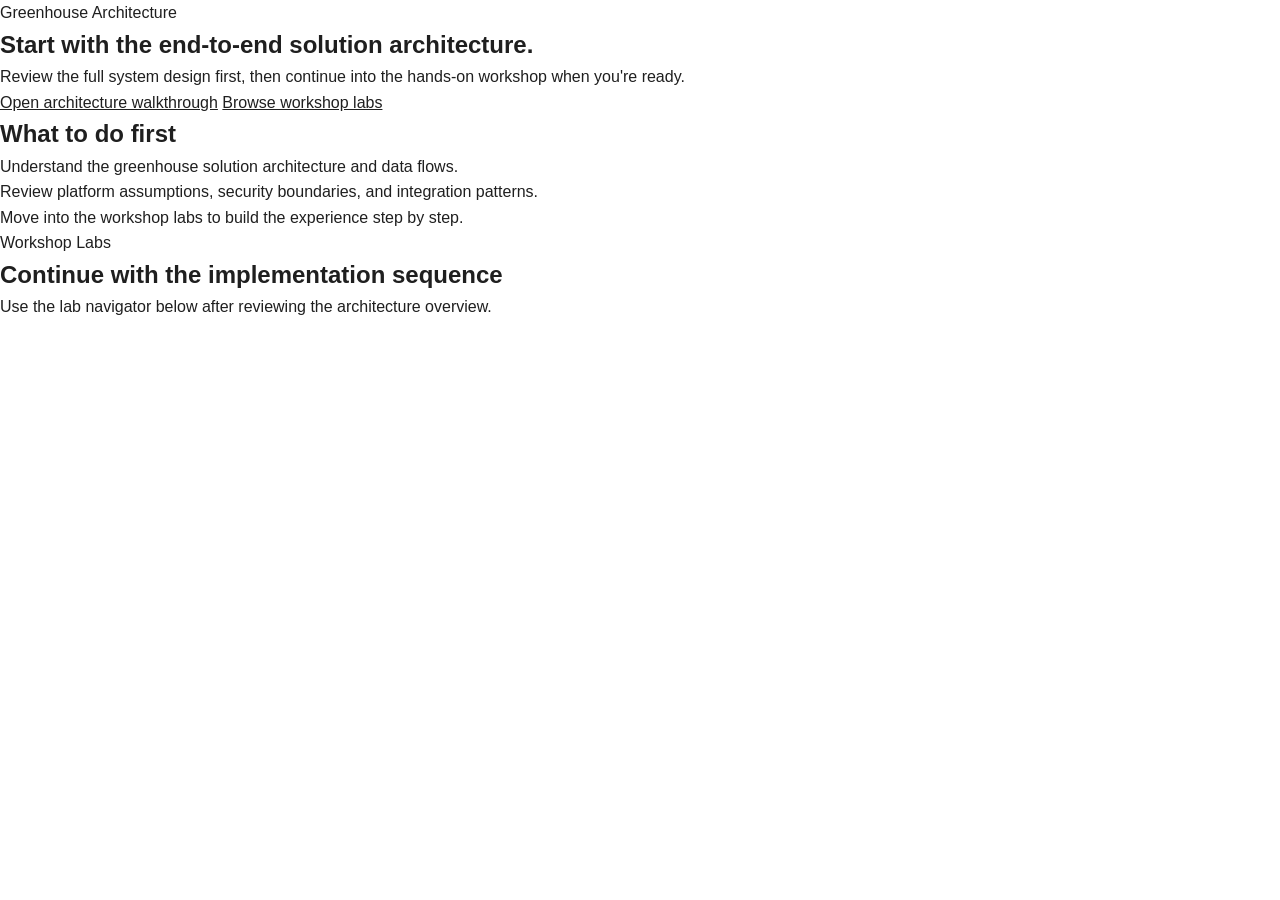
==== commit e64e56a3: "Show architecture page first on docs homepage" ====
--- a/docs/index.html
+++ b/docs/index.html
@@ -1,122 +1,81 @@
-<!DOCTYPE html>
+<!doctype html>
 <html lang="en">
-<head>
-    <meta charset="UTF-8">
-    <meta name="viewport" content="width=device-width, initial-scale=1.0">
-    <title>AI Gateway Labs - Azure APIM ❤️ Microsoft Foundry</title>
-    <link rel="stylesheet" href="styles.css">
+  <head>
+    <meta charset="UTF-8" />
+    <meta name="viewport" content="width=device-width, initial-scale=1.0" />
+    <title>Greenhouse Architecture</title>
+    <meta
+      name="description"
+      content="Interactive architecture documentation for Greenhouse — review the solution map, assumptions, lab workflow, and delivery guidance."
+    />
+    <link rel="preconnect" href="https://fonts.googleapis.com" />
+    <link rel="preconnect" href="https://fonts.gstatic.com" crossorigin />
+    <link
+      href="https://fonts.googleapis.com/css2?family=Inter:wght@400;500;600;700;800&display=swap"
+      rel="stylesheet"
+    />
+    <link rel="stylesheet" href="styles.css" />
+  </head>
+  <body class="home-page">
+    <div class="page-shell">
+      <main class="home-layout">
+        <section class="hero-panel card">
+          <div class="hero-copy">
+            <span class="eyebrow">Greenhouse Architecture</span>
+            <h1>Start with the end-to-end solution architecture.</h1>
+            <p class="hero-lead">
+              Review the full system design first, then continue into the hands-on workshop when you're ready.
+            </p>
+            <div class="hero-actions">
+              <a class="button button-primary" href="architecture.html">Open architecture walkthrough</a>
+              <a class="button button-secondary" href="#workshop-labs">Browse workshop labs</a>
+            </div>
+          </div>
+          <div class="hero-summary">
+            <div class="summary-card">
+              <h2>What to do first</h2>
+              <ol>
+                <li>Understand the greenhouse solution architecture and data flows.</li>
+                <li>Review platform assumptions, security boundaries, and integration patterns.</li>
+                <li>Move into the workshop labs to build the experience step by step.</li>
+              </ol>
+            </div>
+          </div>
+        </section>
 
-    <meta name="description" content="AI Gateway labs powered by Azure API Management and Microsoft Foundry. Explore various labs to learn how to integrate AI capabilities into your applications using Azure services.">
-    <meta name="viewport" content="width=device-width, initial-scale=1.0">
-    <meta data-rh="true" property="og:locale" content="en">
-    <meta data-rh="true" name="title" content="AI-Gateway | AI Gateway labs powered by Azure API Management">
-    <meta data-rh="true" name="description" content="AI Gateway labs powered by Azure API Management and Microsoft Foundry. Explore various labs to learn how to integrate AI capabilities into your applications using Azure services.">
-    
-    <!-- Open Graph tags for Microsoft Teams and social media -->
-    <meta data-rh="true" property="og:title" content="AI-Gateway | AI Gateway labs powered by Azure API Management">
-    <meta data-rh="true" property="og:type" content="website"><meta data-rh="true" property="og:url" content="https://aka.ms/ai-gateway/labs">
-    <meta data-rh="true" property="og:description" content="AI Gateway labs powered by Azure API Management and Microsoft Foundry. Explore various labs to learn how to integrate AI capabilities into your applications using Azure services.">
-    <meta data-rh="true" property="og:image" content="https://azure-samples.github.io/AI-Gateway/">
-    <meta property="og:image:secure_url" content="https://azure-samples.github.io/AI-Gateway/media/ai-gateway-labs-199x163.png">
-    <meta property="og:image:type" content="image/png">
-    <meta property="og:image:width" content="1200">
-    <meta property="og:image:height" content="733">
-    <meta property="og:image:alt" content="AI Gateway Labs - Azure API Management and Microsoft Foundry">
-    <meta property="og:site_name" content="AI Gateway Labs">
-    
-    <!-- Twitter Card tags -->
-    <meta name="twitter:card" content="summary_large_image">
-    <meta name="twitter:url" content="https://aka.ms/ai-gateway/labs">
-    <meta name="twitter:title" content="AI-Gateway | AI Gateway labs powered by Azure API Management">
-    <meta name="twitter:description" content="AI Gateway labs powered by Azure API Management and Microsoft Foundry. Explore various labs to learn how to integrate AI capabilities into your applications using Azure services.">
-    <meta name="twitter:image" content="https://azure-samples.github.io/AI-Gateway/media/ai-gateway-labs-199x163.png">
-    <meta name="twitter:image:alt" content="AI-Gateway | AI Gateway labs powered by Azure API Management">
-    
+        <section id="workshop-labs" class="workshop-panel card">
+          <div class="section-heading">
+            <div>
+              <span class="eyebrow">Workshop Labs</span>
+              <h2>Continue with the implementation sequence</h2>
+            </div>
+            <p>
+              Use the lab navigator below after reviewing the architecture overview.
+            </p>
+          </div>
 
-</head>
-<body>
-    <!-- Header -->
-    <header class="header">
-        <div class="container">
-            <div class="header-content">
-                <div class="logo">
-                    <h1>AI Gateway Labs</h1>
-                    <p class="tagline">Azure API Management ❤️ Microsoft Foundry</p>
-                </div>
-                <nav class="nav">
-                    <a href="architecture.html" class="btn-github" style="background: rgba(255, 255, 255, 0.4); font-weight: 700;">Architecture Guide</a>
-                    <a href="https://github.com/Azure-Samples/AI-Gateway" target="_blank" class="btn-github">
-                        <svg height="20" width="20" viewBox="0 0 16 16" fill="currentColor">
-                            <path d="M8 0C3.58 0 0 3.58 0 8c0 3.54 2.29 6.53 5.47 7.59.4.07.55-.17.55-.38 0-.19-.01-.82-.01-1.49-2.01.37-2.53-.49-2.69-.94-.09-.23-.48-.94-.82-1.13-.28-.15-.68-.52-.01-.53.63-.01 1.08.58 1.23.82.72 1.21 1.87.87 2.33.66.07-.52.28-.87.51-1.07-1.78-.2-3.64-.89-3.64-3.95 0-.87.31-1.59.82-2.15-.08-.2-.36-1.02.08-2.12 0 0 .67-.21 2.2.82.64-.18 1.32-.27 2-.27.68 0 1.36.09 2 .27 1.53-1.04 2.2-.82 2.2-.82.44 1.1.16 1.92.08 2.12.51.56.82 1.27.82 2.15 0 3.07-1.87 3.75-3.65 3.95.29.25.54.73.54 1.48 0 1.07-.01 1.93-.01 2.2 0 .21.15.46.55.38A8.013 8.013 0 0016 8c0-4.42-3.58-8-8-8z"/>
-                        </svg>
-                        View on GitHub
-                    </a>
-                </nav>
-            </div>
-        </div>
-    </header>
-
-    <!-- Main Content -->
-    <main class="main">
-        <div class="container">
-            <!-- Filter Section -->
-            <aside class="sidebar">
-                <div class="filter-section">
-                    <h3>Category</h3>
-                    <div id="categoryFilters" class="filter-group"></div>
-                </div>
-                <div class="filter-section">
-                    <h3>Services</h3>
-                    <div id="serviceFilters" class="filter-group"></div>
-                </div>
-                <button id="clearFilters" class="btn-clear">Clear Filters</button>
-            </aside>
-
-            <!-- Labs Grid -->
-            <section class="content">
-                <div class="content-header">
-                    <h2>Explore Labs</h2>
-                    <div class="search-box">
-                        <input type="text" id="searchInput" placeholder="Search labs...">
-                    </div>
-                    <div class="sort-box">
-                        <label for="sortSelect">Sort by:</label>
-                        <select id="sortSelect">
-                            <option value="all">All</option>
-                            <option value="latest">Latest</option>
-                            <option value="featured">Featured</option>
-                        </select>
-                    </div>
-                </div>
-                <div id="labCount" class="lab-count"></div>
-                <div id="labsGrid" class="labs-grid"></div>
-                <div id="noResults" class="no-results" style="display: none;">
-                    <p>No labs found matching your criteria.</p>
-                </div>
-            </section>
-        </div>
-    </main>
-
-    <!-- Modal -->
-    <div id="labModal" class="modal">
-        <div class="modal-content">
-            <span class="modal-close">&times;</span>
-            <div id="modalBody"></div>
-        </div>
+          <div id="labs-grid" class="labs-grid" aria-live="polite"></div>
+        </section>
+      </main>
     </div>
 
-    <!-- Footer -->
-    <footer class="footer">
-        <div class="container">
-            <p>© Microsoft. Built with ❤️ for Azure AI Gateway demonstrations.</p>
-            <div class="footer-links">
-                <a href="https://azure.microsoft.com/" target="_blank">Microsoft Azure</a>
-                <a href="https://learn.microsoft.com/azure/api-management/" target="_blank">Azure APIM</a>
-                <a href="https://azure.microsoft.com/products/ai-services" target="_blank">Azure AI</a>
-            </div>
+    <template id="lab-card-template">
+      <article class="lab-card">
+        <div class="lab-card-body">
+          <div class="lab-meta-row">
+            <span class="lab-badge"></span>
+            <span class="lab-duration"></span>
+          </div>
+          <h3 class="lab-title"></h3>
+          <p class="lab-summary"></p>
         </div>
-    </footer>
+        <div class="lab-card-footer">
+          <div class="lab-tags"></div>
+          <a class="button button-secondary lab-link" href="#">Open lab</a>
+        </div>
+      </article>
+    </template>
 
-    <script src="app.js"></script>
-</body>
+    <script src="app.js" defer></script>
+  </body>
 </html>
--- a/docs/styles.css
+++ b/docs/styles.css
@@ -1,547 +1,726 @@
 :root {
-    --primary-color: #0078d4;
-    --primary-dark: #005a9e;
-    --secondary-color: #50e6ff;
-    --background: #ffffff;
-    --surface: #f5f5f5;
-    --surface-hover: #e5e5e5;
-    --text-primary: #1f1f1f;
-    --text-secondary: #605e5c;
-    --border: #e1dfdd;
-    --shadow: rgba(0, 0, 0, 0.1);
-    --shadow-hover: rgba(0, 0, 0, 0.15);
-    --success: #107c10;
-    --spacing-xs: 0.5rem;
-    --spacing-sm: 1rem;
-    --spacing-md: 1.5rem;
-    --spacing-lg: 2rem;
-    --spacing-xl: 3rem;
-    --border-radius: 8px;
-    --transition: all 0.3s ease;
+  --primary-color: #0078d4;
+  --primary-dark: #005a9e;
+  --secondary-color: #50e6ff;
+  --background: #ffffff;
+  --surface: #f5f5f5;
+  --surface-hover: #e5e5e5;
+  --text-primary: #1f1f1f;
+  --text-secondary: #605e5c;
+  --border: #e1dfdd;
+  --shadow: rgba(0, 0, 0, 0.1);
+  --shadow-hover: rgba(0, 0, 0, 0.15);
+  --success: #107c10;
+  --spacing-xs: 0.5rem;
+  --spacing-sm: 1rem;
+  --spacing-md: 1.5rem;
+  --spacing-lg: 2rem;
+  --spacing-xl: 3rem;
+  --border-radius: 8px;
+  --transition: all 0.3s ease;
 }
 
 * {
-    margin: 0;
-    padding: 0;
-    box-sizing: border-box;
+  margin: 0;
+  padding: 0;
+  box-sizing: border-box;
 }
 
 body {
-    font-family: -apple-system, BlinkMacSystemFont, 'Segoe UI', 'Roboto', 'Helvetica', 'Arial', sans-serif;
-    color: var(--text-primary);
-    background-color: var(--background);
-    line-height: 1.6;
+  font-family: -apple-system, BlinkMacSystemFont, 'Segoe UI', 'Roboto', 'Helvetica', 'Arial', sans-serif;
+  color: var(--text-primary);
+  background-color: var(--background);
+  line-height: 1.6;
+}
+
+a {
+  color: inherit;
+}
+
+img {
+  max-width: 100%;
 }
 
 /* Header */
 .header {
-    background: linear-gradient(135deg, var(--primary-color), var(--primary-dark));
-    color: white;
-    padding: var(--spacing-lg) 0;
-    box-shadow: 0 2px 8px var(--shadow);
+  background: linear-gradient(135deg, var(--primary-color), var(--primary-dark));
+  color: white;
+  padding: var(--spacing-lg) 0;
+  box-shadow: 0 2px 8px var(--shadow);
 }
 
 .container {
-    max-width: 1400px;
-    margin: 0 auto;
-    padding: 0 var(--spacing-md);
+  max-width: 1400px;
+  margin: 0 auto;
+  padding: 0 var(--spacing-md);
 }
 
 .header-content {
-    display: flex;
-    justify-content: space-between;
-    align-items: center;
-    flex-wrap: wrap;
-    gap: var(--spacing-md);
+  display: flex;
+  justify-content: space-between;
+  align-items: center;
+  flex-wrap: wrap;
+  gap: var(--spacing-md);
 }
 
 .logo h1 {
-    font-size: 2rem;
-    font-weight: 600;
-    margin-bottom: var(--spacing-xs);
+  font-size: 2rem;
+  font-weight: 600;
+  margin-bottom: var(--spacing-xs);
 }
 
 .tagline {
-    font-size: 1rem;
-    opacity: 0.9;
+  font-size: 1rem;
+  opacity: 0.9;
+}
+
+.nav {
+  display: flex;
+  flex-wrap: wrap;
+  gap: var(--spacing-sm);
+}
+
+.btn-github,
+.btn-primary,
+.btn-secondary {
+  display: inline-flex;
+  align-items: center;
+  justify-content: center;
+  gap: var(--spacing-xs);
+  padding: var(--spacing-sm) var(--spacing-md);
+  border-radius: var(--border-radius);
+  border: 1px solid transparent;
+  text-decoration: none;
+  font-weight: 500;
+  transition: var(--transition);
 }
 
 .btn-github {
-    display: inline-flex;
-    align-items: center;
-    gap: var(--spacing-xs);
-    padding: var(--spacing-sm) var(--spacing-md);
-    background: rgba(255, 255, 255, 0.1);
-    color: white;
-    text-decoration: none;
-    border-radius: var(--border-radius);
-    border: 1px solid rgba(255, 255, 255, 0.3);
-    transition: var(--transition);
-    font-weight: 500;
+  background: rgba(255, 255, 255, 0.1);
+  color: white;
+  border-color: rgba(255, 255, 255, 0.3);
+}
+
+.btn-github:hover,
+.btn-primary:hover,
+.btn-secondary:hover {
+  transform: translateY(-2px);
 }
 
 .btn-github:hover {
-    background: rgba(255, 255, 255, 0.2);
-    transform: translateY(-2px);
+  background: rgba(255, 255, 255, 0.2);
+}
+
+.btn-primary {
+  background: var(--primary-color);
+  color: white;
+}
+
+.btn-primary:hover {
+  background: var(--primary-dark);
+}
+
+.btn-secondary {
+  background: white;
+  color: var(--primary-color);
+  border-color: var(--border);
+}
+
+.btn-secondary:hover {
+  border-color: var(--primary-color);
+  color: var(--primary-dark);
 }
 
 /* Main Layout */
 .main {
-    padding: var(--spacing-xl) 0;
+  padding: var(--spacing-xl) 0;
 }
 
 .main .container {
-    display: grid;
-    grid-template-columns: 280px 1fr;
-    gap: var(--spacing-xl);
+  display: grid;
+  grid-template-columns: 280px 1fr;
+  gap: var(--spacing-xl);
+}
+
+.content.full-width {
+  grid-column: 1 / -1;
 }
 
 /* Sidebar */
 .sidebar {
-    position: sticky;
-    top: var(--spacing-md);
-    height: fit-content;
+  position: sticky;
+  top: var(--spacing-md);
+  height: fit-content;
 }
 
 .filter-section {
-    background: var(--surface);
-    padding: var(--spacing-md);
-    border-radius: var(--border-radius);
-    margin-bottom: var(--spacing-md);
+  background: var(--surface);
+  padding: var(--spacing-md);
+  border-radius: var(--border-radius);
+  margin-bottom: var(--spacing-md);
+  border: 1px solid var(--border);
 }
 
 .filter-section h3 {
-    font-size: 1rem;
-    margin-bottom: var(--spacing-sm);
-    color: var(--text-primary);
+  font-size: 1rem;
+  margin-bottom: var(--spacing-sm);
+  color: var(--text-primary);
 }
 
 .filter-group {
-    display: flex;
-    flex-direction: column;
-    gap: var(--spacing-xs);
+  display: flex;
+  flex-direction: column;
+  gap: var(--spacing-xs);
 }
 
 .filter-item {
-    display: flex;
-    align-items: center;
-    gap: var(--spacing-xs);
-    padding: var(--spacing-xs);
-    cursor: pointer;
-    border-radius: 4px;
-    transition: var(--transition);
+  display: flex;
+  align-items: center;
+  gap: var(--spacing-xs);
+  padding: var(--spacing-xs);
+  cursor: pointer;
+  border-radius: 4px;
+  transition: var(--transition);
 }
 
 .filter-item:hover {
-    background: var(--surface-hover);
+  background: var(--surface-hover);
 }
 
 .filter-item input[type="checkbox"] {
-    cursor: pointer;
-    width: 18px;
-    height: 18px;
+  cursor: pointer;
+  width: 18px;
+  height: 18px;
 }
 
 .filter-item label {
-    cursor: pointer;
-    flex: 1;
-    font-size: 0.9rem;
-    color: var(--text-secondary);
+  cursor: pointer;
+  flex: 1;
+  font-size: 0.9rem;
+  color: var(--text-secondary);
 }
 
 .btn-clear {
-    width: 100%;
-    padding: var(--spacing-sm);
-    background: var(--primary-color);
-    color: white;
-    border: none;
-    border-radius: var(--border-radius);
-    cursor: pointer;
-    font-weight: 500;
-    transition: var(--transition);
+  width: 100%;
+  padding: var(--spacing-sm);
+  background: var(--primary-color);
+  color: white;
+  border: none;
+  border-radius: var(--border-radius);
+  cursor: pointer;
+  font-weight: 500;
+  transition: var(--transition);
 }
 
 .btn-clear:hover {
-    background: var(--primary-dark);
+  background: var(--primary-dark);
 }
 
 /* Content */
 .content {
-    min-width: 0;
+  min-width: 0;
 }
 
 .content-header {
-    display: flex;
-    justify-content: space-between;
-    align-items: flex-start;
-    margin-bottom: var(--spacing-lg);
-    flex-wrap: wrap;
-    gap: var(--spacing-md);
+  display: flex;
+  justify-content: space-between;
+  align-items: flex-start;
+  margin-bottom: var(--spacing-lg);
+  flex-wrap: wrap;
+  gap: var(--spacing-md);
 }
 
 .content-header h2 {
-    font-size: 1.75rem;
-    color: var(--text-primary);
+  font-size: 1.75rem;
+  color: var(--text-primary);
 }
 
 .search-box input {
-    padding: var(--spacing-sm) var(--spacing-md);
-    border: 1px solid var(--border);
-    border-radius: var(--border-radius);
-    font-size: 1rem;
-    width: 300px;
-    transition: var(--transition);
-}
-
-.search-box input:focus {
-    outline: none;
-    border-color: var(--primary-color);
-    box-shadow: 0 0 0 3px rgba(0, 120, 212, 0.1);
+  padding: var(--spacing-sm) var(--spacing-md);
+  border: 1px solid var(--border);
+  border-radius: var(--border-radius);
+  font-size: 1rem;
+  width: 300px;
+  transition: var(--transition);
+}
+
+.search-box input:focus,
+.sort-box select:focus {
+  outline: none;
+  border-color: var(--primary-color);
+  box-shadow: 0 0 0 3px rgba(0, 120, 212, 0.1);
 }
 
 .sort-box {
-    display: flex;
-    align-items: center;
-    gap: var(--spacing-sm);
+  display: flex;
+  align-items: center;
+  gap: var(--spacing-sm);
 }
 
 .sort-box label {
-    font-size: 0.95rem;
-    font-weight: 500;
-    color: var(--text-secondary);
+  font-size: 0.95rem;
+  font-weight: 500;
+  color: var(--text-secondary);
 }
 
 .sort-box select {
-    padding: var(--spacing-sm) var(--spacing-md);
-    border: 1px solid var(--border);
-    border-radius: var(--border-radius);
-    font-size: 1rem;
-    background-color: white;
-    cursor: pointer;
-    min-width: 150px;
-    transition: var(--transition);
+  padding: var(--spacing-sm) var(--spacing-md);
+  border: 1px solid var(--border);
+  border-radius: var(--border-radius);
+  font-size: 1rem;
+  background-color: white;
+  cursor: pointer;
+  min-width: 150px;
+  transition: var(--transition);
 }
 
 .sort-box select:hover {
-    border-color: var(--primary-color);
-}
-
-.sort-box select:focus {
-    outline: none;
-    border-color: var(--primary-color);
-    box-shadow: 0 0 0 3px rgba(0, 120, 212, 0.1);
+  border-color: var(--primary-color);
 }
 
 .lab-count {
-    margin-bottom: var(--spacing-md);
-    color: var(--text-secondary);
-    font-size: 0.95rem;
+  margin-bottom: var(--spacing-md);
+  color: var(--text-secondary);
+  font-size: 0.95rem;
 }
 
 /* Labs Grid */
 .labs-grid {
-    display: grid;
-    grid-template-columns: repeat(auto-fill, minmax(380px, 1fr));
-    gap: var(--spacing-lg);
+  display: grid;
+  grid-template-columns: repeat(auto-fill, minmax(380px, 1fr));
+  gap: var(--spacing-lg);
 }
 
 .lab-card {
-    background: white;
-    border-radius: var(--border-radius);
-    overflow: hidden;
-    box-shadow: 0 2px 8px var(--shadow);
-    transition: var(--transition);
-    cursor: pointer;
-    display: flex;
-    flex-direction: column;
+  background: white;
+  border-radius: var(--border-radius);
+  overflow: hidden;
+  box-shadow: 0 2px 8px var(--shadow);
+  transition: var(--transition);
+  cursor: pointer;
+  display: flex;
+  flex-direction: column;
+  border: 1px solid var(--border);
 }
 
 .lab-card:hover {
-    transform: translateY(-4px);
-    box-shadow: 0 8px 16px var(--shadow-hover);
+  transform: translateY(-4px);
+  box-shadow: 0 8px 16px var(--shadow-hover);
 }
 
 .lab-image {
-    width: 100%;
-    height: 220px;
-    object-fit: cover;
-    background: var(--surface);
+  width: 100%;
+  height: 220px;
+  object-fit: cover;
+  background: var(--surface);
 }
 
 .lab-content {
-    padding: var(--spacing-md);
-    flex: 1;
-    display: flex;
-    flex-direction: column;
+  padding: var(--spacing-md);
+  flex: 1;
+  display: flex;
+  flex-direction: column;
 }
 
 .lab-title {
-    font-size: 1.25rem;
-    font-weight: 600;
-    margin-bottom: var(--spacing-sm);
-    color: var(--text-primary);
+  font-size: 1.25rem;
+  font-weight: 600;
+  margin-bottom: var(--spacing-sm);
+  color: var(--text-primary);
 }
 
 .lab-description {
-    color: var(--text-secondary);
-    margin-bottom: var(--spacing-md);
-    flex: 1;
-    font-size: 0.95rem;
-    line-height: 1.5;
+  color: var(--text-secondary);
+  margin-bottom: var(--spacing-md);
+  flex: 1;
+  font-size: 0.95rem;
+  line-height: 1.5;
 }
 
 .lab-tags {
-    display: flex;
-    flex-wrap: wrap;
-    gap: var(--spacing-xs);
-    margin-bottom: var(--spacing-md);
+  display: flex;
+  flex-wrap: wrap;
+  gap: var(--spacing-xs);
+  margin-bottom: var(--spacing-md);
 }
 
 .tag {
-    display: inline-block;
-    padding: 0.25rem 0.75rem;
-    background: var(--surface);
-    color: var(--text-secondary);
-    border-radius: 20px;
-    font-size: 0.85rem;
-    font-weight: 500;
+  display: inline-block;
+  padding: 0.25rem 0.75rem;
+  background: var(--surface);
+  color: var(--text-secondary);
+  border-radius: 20px;
+  font-size: 0.85rem;
+  font-weight: 500;
 }
 
 .tag.category {
-    background: rgba(0, 120, 212, 0.1);
-    color: var(--primary-color);
+  background: rgba(0, 120, 212, 0.1);
+  color: var(--primary-color);
 }
 
 .tag.service {
-    background: rgba(16, 124, 16, 0.1);
-    color: var(--success);
+  background: rgba(16, 124, 16, 0.1);
+  color: var(--success);
 }
 
 .lab-footer {
-    display: flex;
-    justify-content: space-between;
-    align-items: center;
-    padding-top: var(--spacing-sm);
-    border-top: 1px solid var(--border);
-    font-size: 0.85rem;
-    color: var(--text-secondary);
+  display: flex;
+  justify-content: space-between;
+  align-items: center;
+  padding-top: var(--spacing-sm);
+  border-top: 1px solid var(--border);
+  font-size: 0.85rem;
+  color: var(--text-secondary);
 }
 
 .lab-authors {
-    display: flex;
-    gap: var(--spacing-xs);
-    flex-wrap: wrap;
+  display: flex;
+  gap: var(--spacing-xs);
+  flex-wrap: wrap;
 }
 
 .author-link {
-    color: var(--primary-color);
-    text-decoration: none;
-    font-weight: 500;
+  color: var(--primary-color);
+  text-decoration: none;
+  font-weight: 500;
 }
 
 .author-link:hover {
-    text-decoration: underline;
+  text-decoration: underline;
 }
 
 /* Modal */
 .modal {
-    display: none;
-    position: fixed;
-    z-index: 1000;
-    left: 0;
-    top: 0;
-    width: 100%;
-    height: 100%;
-    background-color: rgba(0, 0, 0, 0.6);
-    overflow: auto;
-    padding: var(--spacing-xl) var(--spacing-lg);
+  display: none;
+  position: fixed;
+  z-index: 1000;
+  left: 0;
+  top: 0;
+  width: 100%;
+  height: 100%;
+  background-color: rgba(0, 0, 0, 0.6);
+  overflow: auto;
+  padding: var(--spacing-xl) var(--spacing-lg);
 }
 
 .modal-content {
-    background-color: white;
-    margin: var(--spacing-xl) auto;
-    padding: 0;
-    border-radius: var(--border-radius);
-    max-width: 900px;
-    box-shadow: 0 8px 32px rgba(0, 0, 0, 0.4);
-    border: 5px solid transparent;
-    position: relative;
+  background-color: white;
+  margin: var(--spacing-xl) auto;
+  padding: 0;
+  border-radius: var(--border-radius);
+  max-width: 900px;
+  box-shadow: 0 8px 32px rgba(0, 0, 0, 0.4);
+  border: 5px solid transparent;
+  position: relative;
 }
 
 .modal-close {
-    position: absolute;
-    right: var(--spacing-md);
-    top: var(--spacing-md);
-    font-size: 2rem;
-    font-weight: bold;
-    color: var(--text-secondary);
-    cursor: pointer;
-    z-index: 1;
-    width: 40px;
-    height: 40px;
-    display: flex;
-    align-items: center;
-    justify-content: center;
-    border-radius: 50%;
-    transition: var(--transition);
+  position: absolute;
+  right: var(--spacing-md);
+  top: var(--spacing-md);
+  font-size: 2rem;
+  font-weight: bold;
+  color: var(--text-secondary);
+  cursor: pointer;
+  z-index: 1;
+  width: 40px;
+  height: 40px;
+  display: flex;
+  align-items: center;
+  justify-content: center;
+  border-radius: 50%;
+  transition: var(--transition);
 }
 
 .modal-close:hover {
-    background: var(--surface);
-    color: var(--text-primary);
+  background: var(--surface);
+  color: var(--text-primary);
 }
 
 .modal-body {
-    padding: var(--spacing-xl);
-    padding-top: calc(var(--spacing-xl) + 40px);
+  padding: var(--spacing-xl);
+  padding-top: calc(var(--spacing-xl) + 40px);
 }
 
 .modal-image {
-    width: 100%;
-    height: auto;
-    margin-bottom: var(--spacing-lg);
-    border-radius: var(--border-radius);
-    box-shadow: 0 2px 8px var(--shadow);
+  width: 100%;
+  height: auto;
+  margin-bottom: var(--spacing-lg);
+  border-radius: var(--border-radius);
+  box-shadow: 0 2px 8px var(--shadow);
 }
 
 .modal-title {
-    font-size: 2rem;
-    margin-bottom: var(--spacing-md);
-    color: var(--text-primary);
+  font-size: 2rem;
+  margin-bottom: var(--spacing-md);
+  color: var(--text-primary);
 }
 
 .modal-meta {
-    display: flex;
-    gap: var(--spacing-lg);
-    margin-bottom: var(--spacing-lg);
-    padding-bottom: var(--spacing-md);
-    border-bottom: 1px solid var(--border);
-    flex-wrap: wrap;
+  display: flex;
+  gap: var(--spacing-lg);
+  margin-bottom: var(--spacing-lg);
+  padding-bottom: var(--spacing-md);
+  border-bottom: 1px solid var(--border);
+  flex-wrap: wrap;
 }
 
 .modal-meta-item h4 {
-    font-size: 0.85rem;
-    color: var(--text-secondary);
-    margin-bottom: var(--spacing-xs);
-    text-transform: uppercase;
-    letter-spacing: 0.5px;
+  font-size: 0.85rem;
+  color: var(--text-secondary);
+  margin-bottom: var(--spacing-xs);
+  text-transform: uppercase;
+  letter-spacing: 0.5px;
 }
 
 .modal-description {
-    color: var(--text-primary);
-    line-height: 1.8;
-    margin-bottom: var(--spacing-lg);
+  color: var(--text-primary);
+  line-height: 1.8;
+  margin-bottom: var(--spacing-lg);
 }
 
 .modal-actions {
-    display: flex;
-    gap: var(--spacing-md);
-    margin-top: var(--spacing-lg);
-}
-
-.btn-primary {
-    display: inline-flex;
-    align-items: center;
-    gap: var(--spacing-xs);
-    padding: var(--spacing-sm) var(--spacing-lg);
-    background: var(--primary-color);
-    color: white;
-    text-decoration: none;
-    border-radius: var(--border-radius);
-    font-weight: 500;
-    transition: var(--transition);
-}
-
-.btn-primary:hover {
-    background: var(--primary-dark);
-    transform: translateY(-2px);
+  display: flex;
+  gap: var(--spacing-md);
+  margin-top: var(--spacing-lg);
+  flex-wrap: wrap;
+}
+
+/* Architecture page */
+.architecture-wrapper {
+  display: flex;
+  flex-direction: column;
+  gap: var(--spacing-xl);
+}
+
+.architecture-hero {
+  background: linear-gradient(135deg, rgba(0, 120, 212, 0.08), rgba(80, 230, 255, 0.12));
+  border: 1px solid var(--border);
+  border-radius: var(--border-radius);
+  padding: var(--spacing-xl);
+}
+
+.architecture-hero h2 {
+  font-size: 2.25rem;
+  margin-bottom: var(--spacing-sm);
+}
+
+.architecture-hero p {
+  max-width: 900px;
+  color: var(--text-secondary);
+  font-size: 1.05rem;
+}
+
+.architecture-actions {
+  display: flex;
+  gap: var(--spacing-sm);
+  flex-wrap: wrap;
+  margin-top: var(--spacing-md);
+}
+
+.arch-nav-link {
+  text-decoration: none;
+  color: var(--text-secondary);
+  font-size: 0.9rem;
+  display: block;
+  padding: var(--spacing-xs) var(--spacing-sm);
+  border-radius: 4px;
+  transition: var(--transition);
+}
+
+.arch-nav-link:hover,
+.arch-nav-link.active {
+  background: rgba(0, 120, 212, 0.1);
+  color: var(--primary-color);
+}
+
+.architecture-grid {
+  display: grid;
+  gap: var(--spacing-lg);
+}
+
+.architecture-grid.two-column {
+  grid-template-columns: repeat(2, minmax(0, 1fr));
+}
+
+.architecture-grid.three-column {
+  grid-template-columns: repeat(3, minmax(0, 1fr));
+}
+
+.architecture-card,
+.architecture-highlight,
+.architecture-diagram,
+.architecture-resource {
+  background: white;
+  border: 1px solid var(--border);
+  border-radius: var(--border-radius);
+  padding: var(--spacing-lg);
+  box-shadow: 0 2px 8px var(--shadow);
+}
+
+.architecture-card h3,
+.architecture-highlight h3,
+.architecture-diagram h3,
+.architecture-resource h3 {
+  margin-bottom: var(--spacing-sm);
+}
+
+.architecture-card p,
+.architecture-highlight p,
+.architecture-resource p,
+.architecture-diagram p {
+  color: var(--text-secondary);
+}
+
+.architecture-card ul,
+.architecture-highlight ul,
+.architecture-resource ul {
+  margin: var(--spacing-sm) 0 0 1.2rem;
+  color: var(--text-secondary);
+}
+
+.architecture-pillars {
+  display: grid;
+  grid-template-columns: repeat(auto-fit, minmax(220px, 1fr));
+  gap: var(--spacing-md);
+}
+
+.architecture-pillar {
+  background: white;
+  border: 1px solid var(--border);
+  border-left: 4px solid var(--primary-color);
+  border-radius: var(--border-radius);
+  padding: var(--spacing-md);
+  box-shadow: 0 2px 4px var(--shadow);
+}
+
+.architecture-pillar h4 {
+  margin-bottom: var(--spacing-xs);
+}
+
+.architecture-diagram img {
+  width: 100%;
+  height: auto;
+  border-radius: var(--border-radius);
+}
+
+.architecture-links {
+  display: flex;
+  flex-wrap: wrap;
+  gap: var(--spacing-sm);
+  margin-top: var(--spacing-md);
+}
+
+.architecture-links a {
+  color: var(--primary-color);
 }
 
 /* No Results */
 .no-results {
-    text-align: center;
-    padding: var(--spacing-xl);
-    color: var(--text-secondary);
-    font-size: 1.1rem;
+  text-align: center;
+  padding: var(--spacing-xl);
+  color: var(--text-secondary);
+  font-size: 1.1rem;
 }
 
 /* Footer */
 .footer {
-    background: var(--text-primary);
-    color: white;
-    padding: var(--spacing-lg) 0;
-    margin-top: var(--spacing-xl);
+  background: var(--text-primary);
+  color: white;
+  padding: var(--spacing-lg) 0;
+  margin-top: var(--spacing-xl);
 }
 
 .footer .container {
-    display: flex;
-    justify-content: space-between;
-    align-items: center;
-    flex-wrap: wrap;
-    gap: var(--spacing-md);
+  display: flex;
+  justify-content: space-between;
+  align-items: center;
+  flex-wrap: wrap;
+  gap: var(--spacing-md);
 }
 
 .footer-links {
-    display: flex;
-    gap: var(--spacing-lg);
+  display: flex;
+  gap: var(--spacing-lg);
 }
 
 .footer-links a {
-    color: white;
-    text-decoration: none;
-    opacity: 0.8;
-    transition: var(--transition);
+  color: white;
+  text-decoration: none;
+  opacity: 0.8;
+  transition: var(--transition);
 }
 
 .footer-links a:hover {
-    opacity: 1;
+  opacity: 1;
 }
 
 /* Responsive */
 @media (max-width: 1024px) {
-    .main .container {
-        grid-template-columns: 1fr;
-    }
-
-    .sidebar {
-        position: static;
-        display: grid;
-        grid-template-columns: repeat(auto-fit, minmax(250px, 1fr));
-        gap: var(--spacing-md);
-    }
-
-    .btn-clear {
-        grid-column: 1 / -1;
-    }
+  .main .container {
+    grid-template-columns: 1fr;
+  }
+
+  .sidebar {
+    position: static;
+    display: grid;
+    grid-template-columns: repeat(auto-fit, minmax(250px, 1fr));
+    gap: var(--spacing-md);
+  }
+
+  .btn-clear {
+    grid-column: 1 / -1;
+  }
+
+  .architecture-grid.two-column,
+  .architecture-grid.three-column {
+    grid-template-columns: 1fr;
+  }
 }
 
 @media (max-width: 768px) {
-    .labs-grid {
-        grid-template-columns: 1fr;
-    }
-
-    .header-content {
-        flex-direction: column;
-        align-items: flex-start;
-    }
-
-    .search-box input {
-        width: 100%;
-    }
-
-    .content-header {
-        flex-direction: column;
-        align-items: flex-start;
-    }
-
-    .modal-content {
-        margin: 0;
-        border-radius: 0;
-        max-width: 100%;
-        height: 100%;
-    }
-
-    .modal-body {
-        padding: var(--spacing-md);
-    }
-}
+  .labs-grid {
+    grid-template-columns: 1fr;
+  }
+
+  .header-content {
+    flex-direction: column;
+    align-items: flex-start;
+  }
+
+  .search-box input {
+    width: 100%;
+  }
+
+  .content-header {
+    flex-direction: column;
+    align-items: flex-start;
+  }
+
+  .modal-content {
+    margin: 0;
+    border-radius: 0;
+    max-width: 100%;
+    height: 100%;
+  }
+
+  .modal-body {
+    padding: var(--spacing-md);
+    padding-top: calc(var(--spacing-md) + 40px);
+  }
+
+  .modal-actions,
+  .architecture-actions,
+  .nav,
+  .footer-links {
+    flex-direction: column;
+    width: 100%;
+  }
+
+  .btn-github,
+  .btn-primary,
+  .btn-secondary {
+    width: 100%;
+  }
+}
